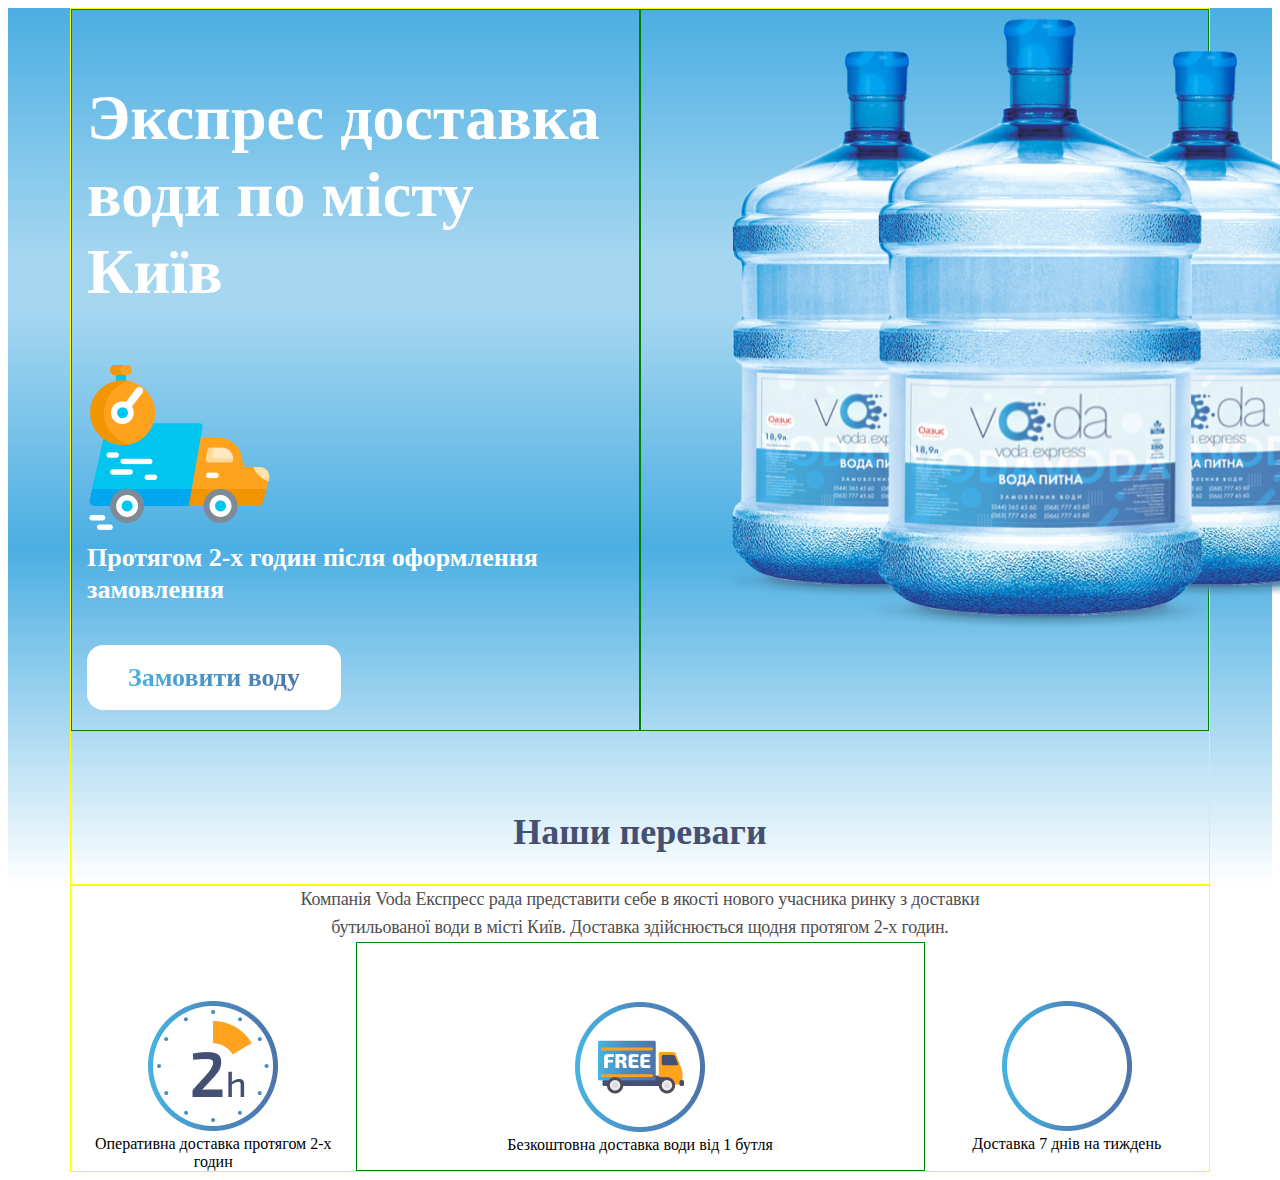
==== index.html @ af4c0a46 "Initial commit" ====
<!DOCTYPE html>
<html lang="uk-UA">
  <head>
    <meta charset="UTF-8" />
    <title>voda.express</title>
    <link rel="stylesheet" href="css/global.css" />
    <link rel="stylesheet" href="css/bootstrap-grid.min.css" />
    <script src="js/index.js"></script>
    <link
      rel="shortcut icon"
      href="./images/Фавикон VodaExpress 16_16.png"
      type="image/png"
    />
  </head>
  <body>
    <!--NAVIGATION-->

    <header></header>
    <!--Block-1-->

    <div id="block-1">
      <div class="container">
        <div class="row">
          <div class="col-lg-6">
            <div class="bl-1-h1">
              <h1>Экспрес доставка води по місту Київ</h1>
            </div>
            <div class="bl-1-p1">
              <img src="images/fast-delivery.png" alt="car" />
              <div class="bl-1-text">
                Протягом 2-х годин після оформлення замовлення
              </div>
            </div>
            <div class="bl-1-button"><a href="#">Замовити воду</a></div>
          </div>
          <div class="col-lg-6 bottle-block">
            <img src="images/bottles.png" />
          </div>
          <div class="col-lg-12 txt-center">
            <h2 class="our-benefits">Наши переваги</h2>
          </div>
        </div>
      </div>
    </div>
    <!--Block-2-->
    <div id="block-2">
      <div class="container">
        <div class="row">
          <div class="col-lg-8 offset-lg-2">
            <div class="bl-2-p">
              Компанія Voda Експресс рада представити себе в якості нового
              учасника ринку з доставки бутильованої води в місті Київ. Доставка
              здійснюється щодня протягом 2-х годин.
            </div>
          </div>
          <!--Block-2-part-2-->
          <div class="col-lg-3 mr-5">
            <div class="bl-2-item">
              <div><img src="images/2h.png" alt="2 hour" /></div>
              <div class="bl-2-text">
                Оперативна доставка протягом 2-х годин
              </div>
            </div>
          </div>
          <div class="col-lg-6">
            <div class="bl-2-item">
              <div><img src="images/free-delivery.png" alt="free-delivery" /></div>
              <div class="bl-2-text">
                Безкоштовна доставка води від 1 бутля
              </div>
            </div>
          </div>
          <div class="col-lg-3">
            <div class="bl-2-item">
              <div><img src="images/ring.png" alt="7/365" /></div>
              <div class="bl-2-text">
                Доставка 7 днів на тиждень
              </div>
            </div>
          </div>
        </div>
      </div>
    </div>
  </body>
</html>
---- css/global.css ----
.container {
  border: 1px solid yellow;
}
.col-lg-6 {
  border: 1px solid green;
}
#block-1 {
  background: linear-gradient(
    180deg,
    #4baee2 0%,
    rgba(75, 174, 226, 0.5) 28.12%,
    rgba(75, 174, 226, 0.5) 34.9%,
    #4baee2 61.46%,
    rgba(238, 241, 248, 0) 100%,
    rgba(238, 241, 248, 0) 100%
  );
}
.bl-1-h1 {
  margin-top: 69px;
}
.bl-1-h1 h1 {
  font-weight: bold;
  font-size: 64px;
  line-height: 77px;
  color: #ffffff;
}
.bl-1-p1 {
  margin-top: 39px;
}
.bl-1-text {
  font-weight: 600;
  font-size: 26px;
  line-height: 32px;
  color: #ffffff;
}
.bl-1-button {
  display: inline-block;
  margin: 39px 0 20px;
  padding: 17px 41px;
  background: #ffffff;
  border-radius: 16px;
}
.bl-1-button > a {
  font-size: 26px;
  line-height: 31px;
  font-size: 26px;
  line-height: 31px;
  font-weight: bold;
  text-decoration: none;
  /* Permalink - use to edit and share this gradient: https://colorzilla.com/gradient-editor/#49b2e3+0,4d74aa+100 */
  background: #49b2e3; /* Old browsers */
  background: -moz-linear-gradient(
    left,
    #49b2e3 0%,
    #4d74aa 100%
  ); /* FF3.6-15 */
  background: -webkit-linear-gradient(
    left,
    #49b2e3 0%,
    #4d74aa 100%
  ); /* Chrome10-25,Safari5.1-6 */
  background: linear-gradient(
    to right,
    #49b2e3 0%,
    #4d74aa 100%
  ); /* W3C, IE10+, FF16+, Chrome26+, Opera12+, Safari7+ */
  filter: progid:DXImageTransform.Microsoft.gradient( startColorstr='#49b2e3', endColorstr='#4d74aa',GradientType=1 ); /* IE6-9 */
  -webkit-background-clip: text;
  -webkit-text-fill-color: transparent;
}

.bottle-block {
  position: relative;
}
.bottle-block > img {
  position: absolute;
  overflow: visible;
}
.txt-center {
  text-align: center;
}

.our-benefits {
  font-weight: bold;
  font-size: 36px;
  line-height: 43px;
  text-align: center;
  margin-top: 80px;
  color: #445071;
}

/*Block-2*/

.bl-2-p {
  font-weight: 500;
  font-size: 18px;
  line-height: 155.5%;
  text-align: center;
  letter-spacing: -0.01em;
  color: #4F4F4F;
}

.bl-2-item {
    display: flex;
    justify-content: center;
    flex-direction: column;
    align-items: center;
    margin-top: 59px;
}
.bl-2-text {
    text-align: center;
}
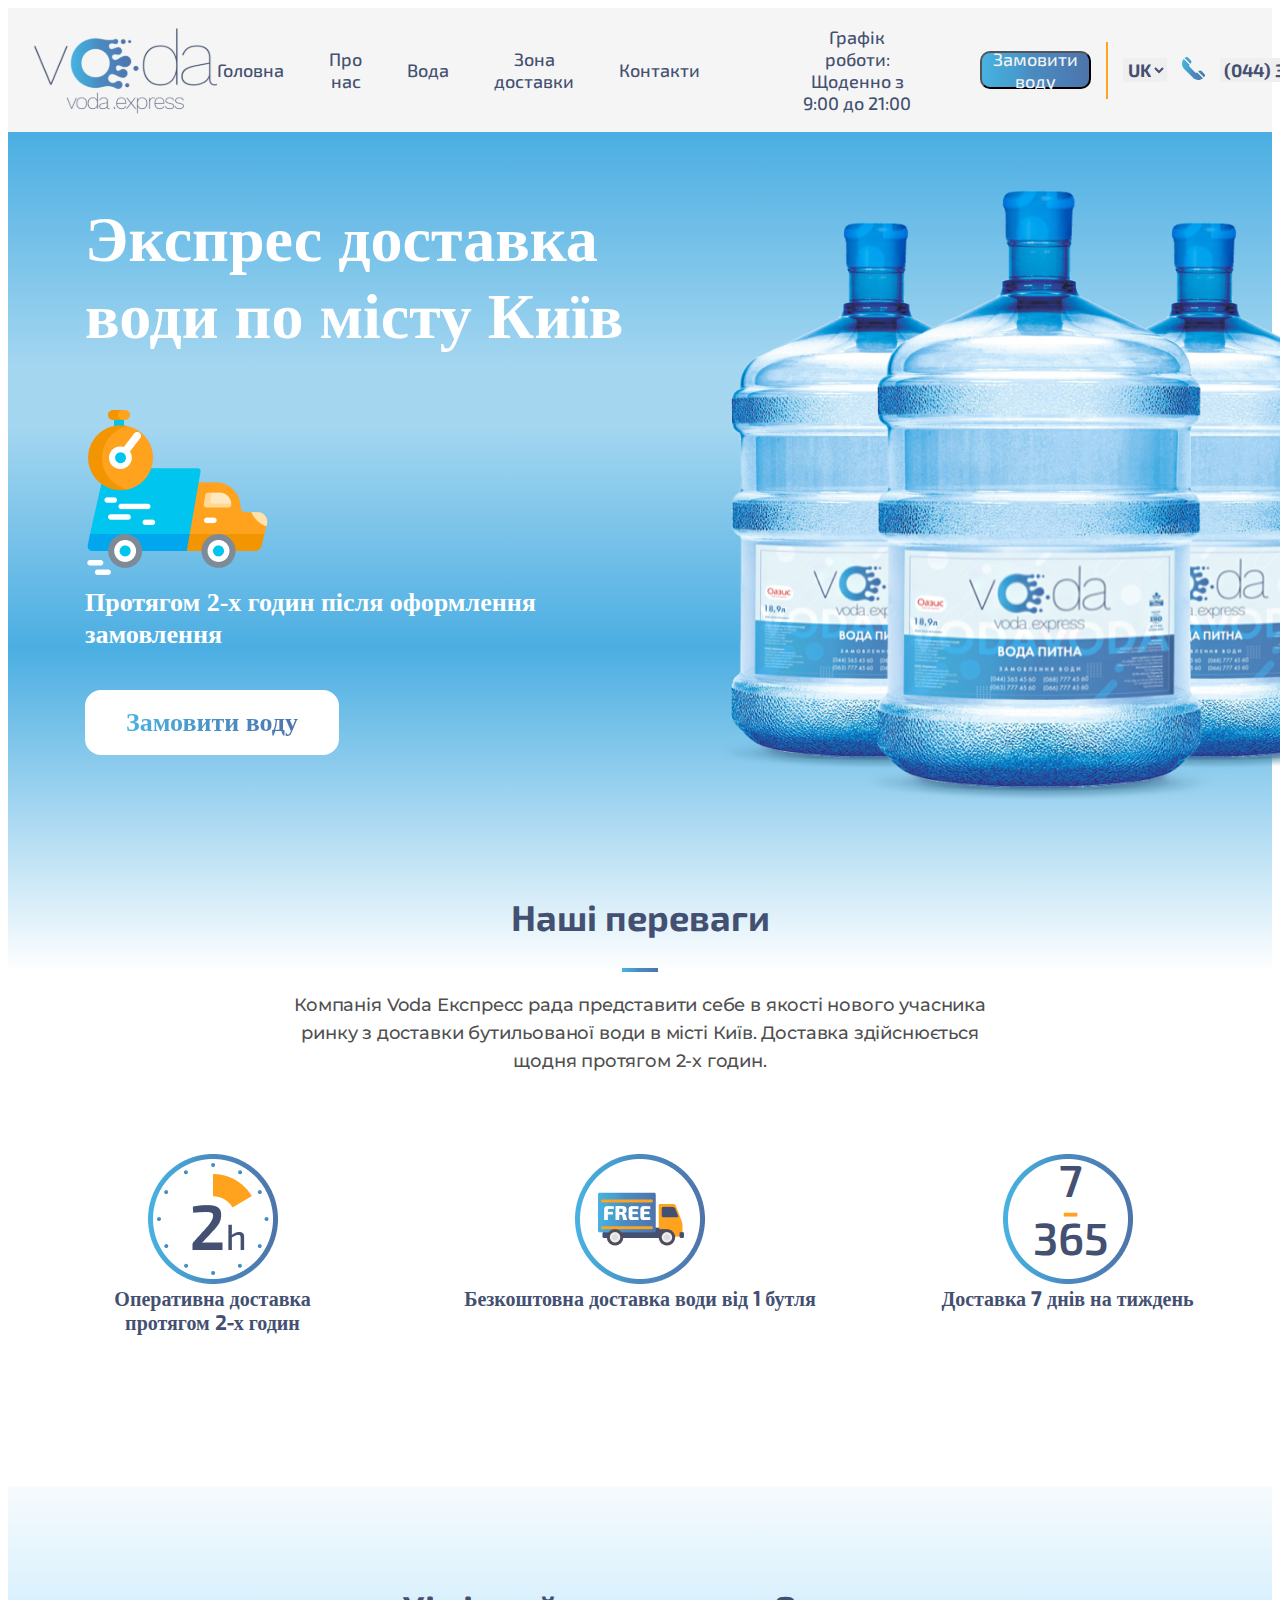
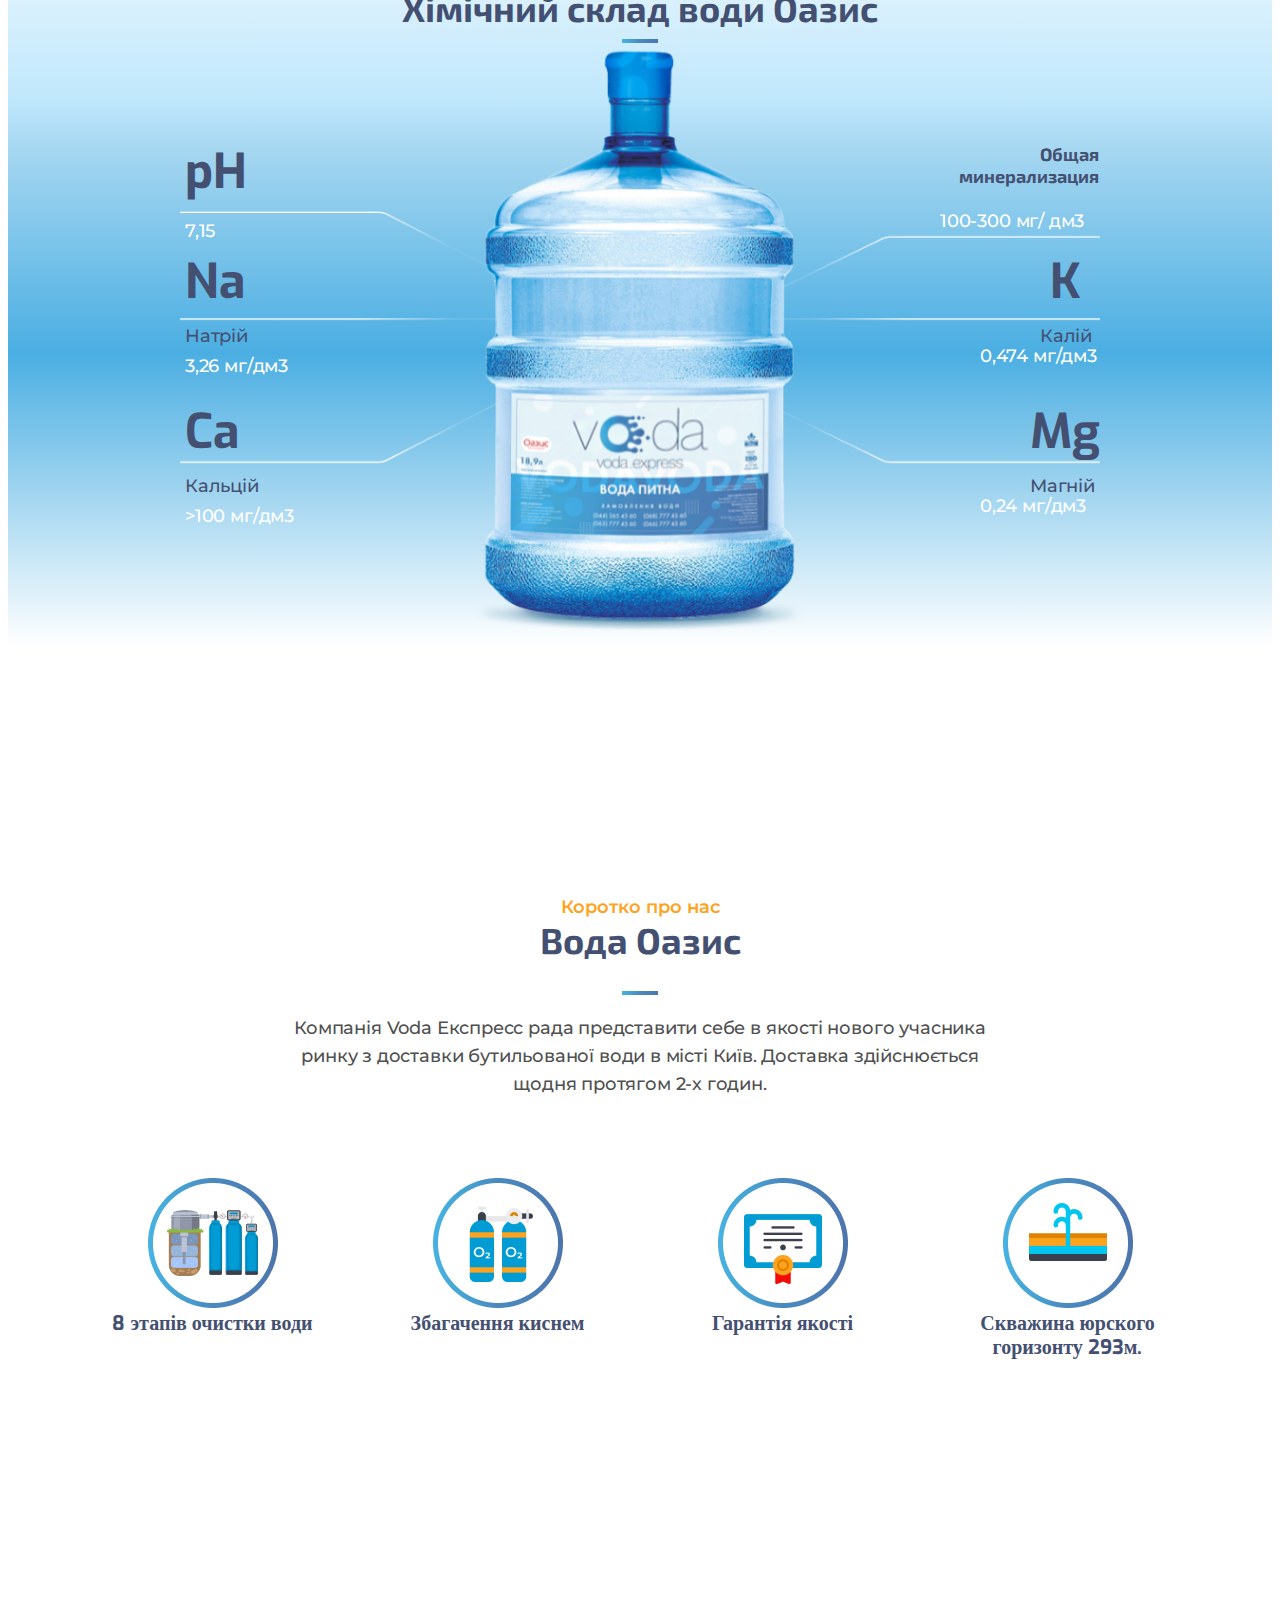
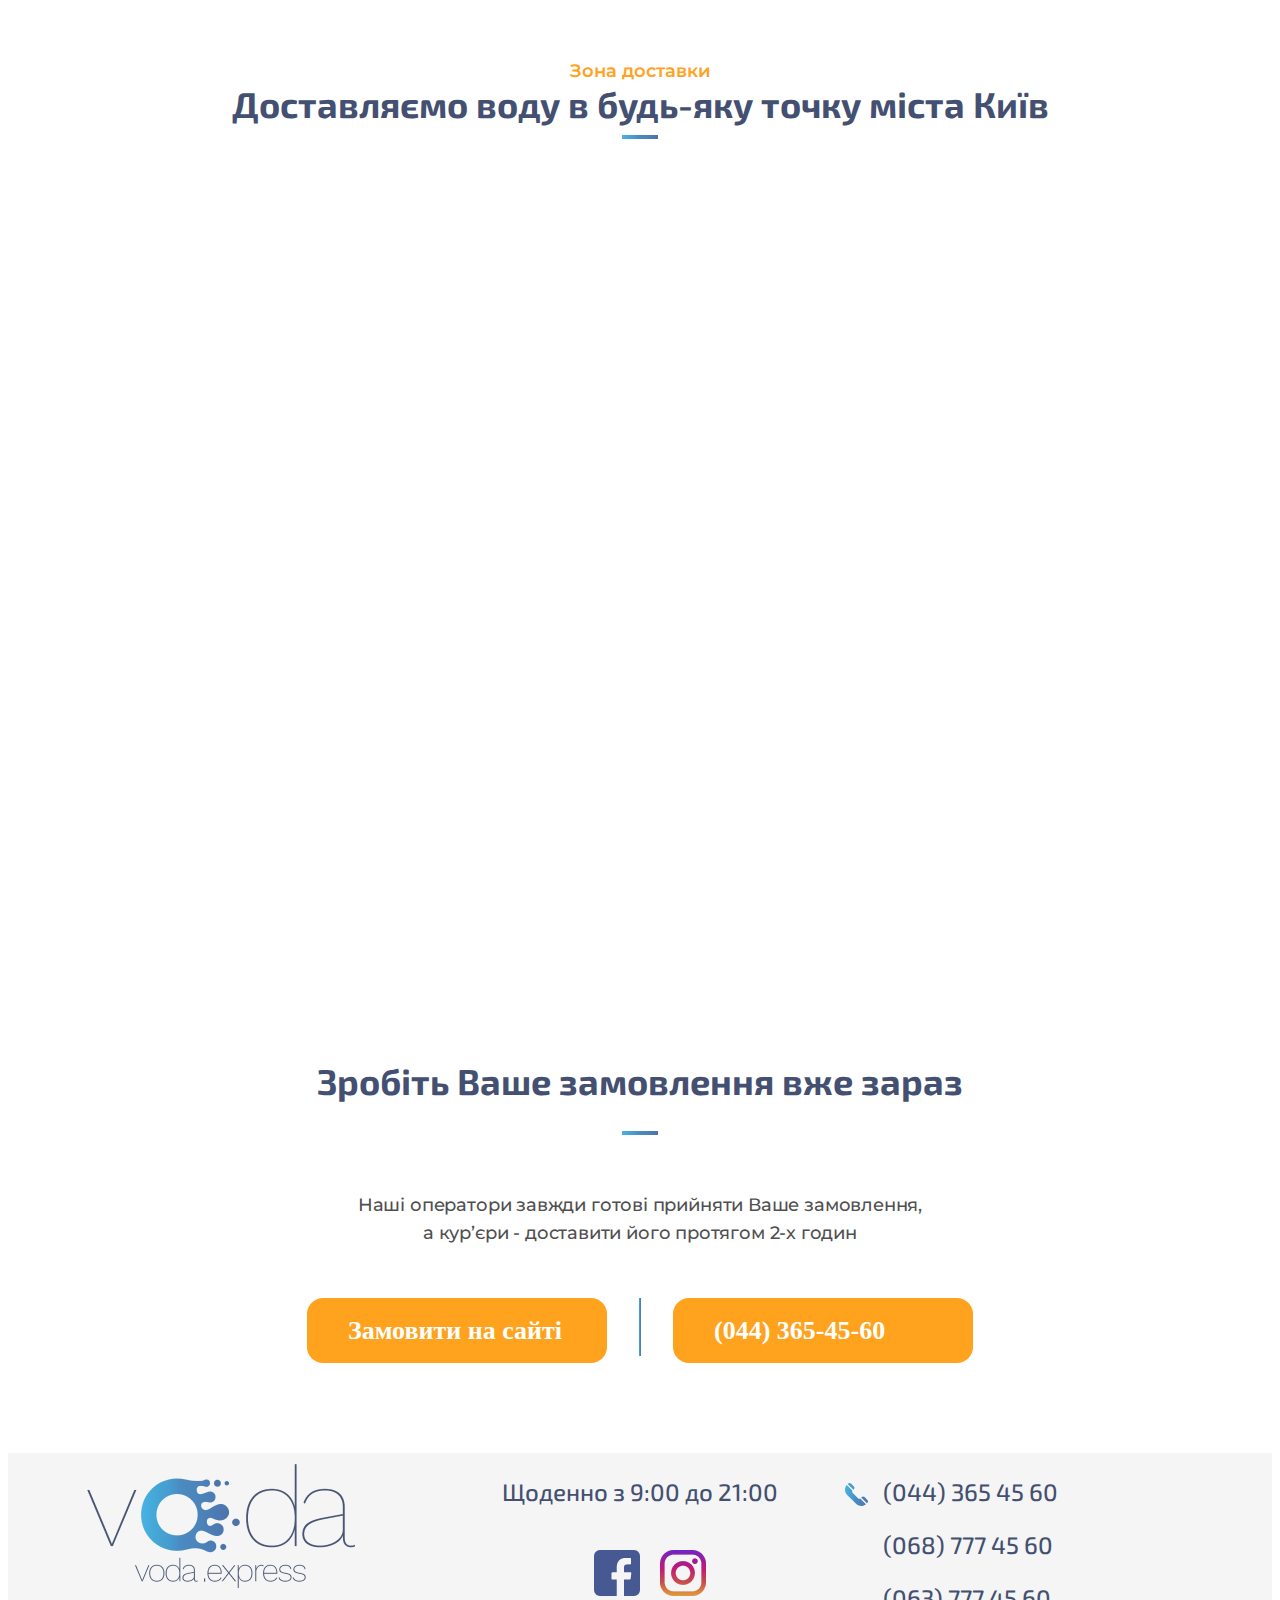
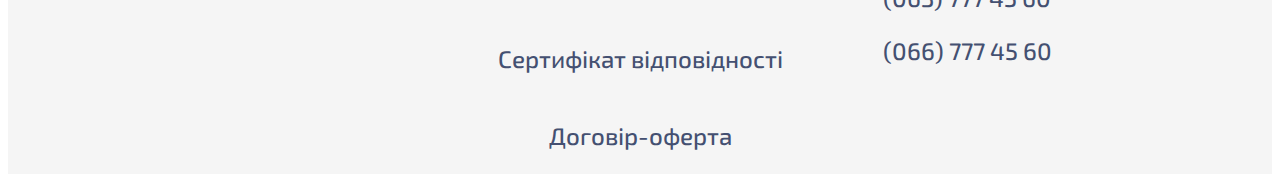
==== commit 4c0f9de7: "added main page for site voda" ====
--- a/index.html
+++ b/index.html
@@ -7,6 +7,10 @@
     <link rel="stylesheet" href="css/bootstrap-grid.min.css" />
     <script src="js/index.js"></script>
     <link
+      href="https://fonts.googleapis.com/css?family=Exo+2:400,500,600|Montserrat:400,500,600|amily=Cardo:400i|Exo:400,500|Open+Sans:700|Raleway:400,600,700&display=swap"
+      rel="stylesheet"
+    />
+    <link
       rel="shortcut icon"
       href="./images/Фавикон VodaExpress 16_16.png"
       type="image/png"
@@ -15,7 +19,46 @@
   <body>
     <!--NAVIGATION-->
 
-    <header></header>
+    <header>
+      <div class="main-nav">
+        <div class="logo-position">
+          <img src="images/navigation/Лого.svg" />
+        </div>
+        <div>
+          <div class="middle-nav">
+            <div class="middle-right-nav">
+              <p class="p-nawigation">Головна</p>
+              <p class="p-nawigation">Про нас</p>
+              <p class="p-nawigation">Вода</p>
+              <p class="p-nawigation">Зона доставки</p>
+              <p class="p-nawigation">Контакти</p>
+            </div>
+            <div class="middle-left-nav">
+              <p class="p-nawigation__grafik">
+                Графік роботи:<br />Щоденно з 9:00 до 21:00
+              </p>
+            </div>
+            <button class="blue-button">Замовити воду</button>
+          </div>
+        </div>
+        <div class="right-navigation">
+          <div class="orange-stripe"></div>
+          <select class="select-object">
+            <option>UK</option>
+            <option>RU</option>
+          </select>
+          <div class="phone-img">
+            <img src="images/navigation/telephone.svg" />
+          </div>
+          <select class="select-object">
+            <option>(044) 365-45-60</option>
+            <option>(068) 777 45 60</option>
+            <option>(063) 777 45 60</option>
+            <option>(066) 777 45 60</option>
+          </select>
+        </div>
+      </div>
+    </header>
     <!--Block-1-->
 
     <div id="block-1">
@@ -37,13 +80,16 @@
             <img src="images/bottles.png" />
           </div>
           <div class="col-lg-12 txt-center">
-            <h2 class="our-benefits">Наши переваги</h2>
+            <h2 class="our-benefits">Нашi переваги</h2>
+            <div class="stripe-position">
+              <div class="horizontal-stripe"></div>
+            </div>
           </div>
         </div>
       </div>
     </div>
     <!--Block-2-->
-    <div id="block-2">
+    <div id="block-2" class="b2-margin">
       <div class="container">
         <div class="row">
           <div class="col-lg-8 offset-lg-2">
@@ -54,7 +100,7 @@
             </div>
           </div>
           <!--Block-2-part-2-->
-          <div class="col-lg-3 mr-5">
+          <div class="col-lg-3">
             <div class="bl-2-item">
               <div><img src="images/2h.png" alt="2 hour" /></div>
               <div class="bl-2-text">
@@ -64,7 +110,9 @@
           </div>
           <div class="col-lg-6">
             <div class="bl-2-item">
-              <div><img src="images/free-delivery.png" alt="free-delivery" /></div>
+              <div>
+                <img src="images/free-delivery.png" alt="free-delivery" />
+              </div>
               <div class="bl-2-text">
                 Безкоштовна доставка води від 1 бутля
               </div>
@@ -72,7 +120,9 @@
           </div>
           <div class="col-lg-3">
             <div class="bl-2-item">
-              <div><img src="images/ring.png" alt="7/365" /></div>
+              <div class="ring"><img src="images/ring.png" alt="7/365" />
+                <div class="ring_number"><div>7</div><div class="hyphen">-</div> <div>365</div></div>
+              </div>
               <div class="bl-2-text">
                 Доставка 7 днів на тиждень
               </div>
@@ -81,5 +131,255 @@
         </div>
       </div>
     </div>
+    <!--Block-3-->
+
+    <div id="block-3">
+      <div class="container">
+        <div class="row">
+          <div class="col-lg-12 txt-center">
+            <h2 class="b31-title">Хімічний склад води Оазис</h2>
+            <div class="stripe-position">
+              <div class="horizontal-stripe"></div>
+            </div>
+          </div>
+        </div>
+        <div class="row justify-content-center">
+          <div class="col-lg-10">
+            <div class="bottle-direction">
+              <img src="images/bottle.png" class="bottle-parameters" />
+              <!-- Right elements -->
+               <div class="pH-position"><span class="elements">pH</span></div>
+              <div class="first_number__left">
+                <span class="e-numbers">7,15</span>
+              </div>
+              <div class="Na-position"><span class="elements">Na</span></div>
+              <div class="ua_el_Na"><span class="ua_el">Натрій</span></div>
+              <div class="second_number__left">
+                <span class="e-numbers">3,26 мг/дм3</span>
+              </div>
+              <div class="Ca-position"><span class="elements">Ca</span></div>
+              <div class="ua_el_Ca"><span class="ua_el">Кальцій</span></div>
+              <div class="third_number__left">
+                <span class="e-numbers">>100 мг/дм3</span>
+              </div>
+              <!-- Right elements -->
+              <div class="miniral-position"><span>Общая</br>
+                  минерализация</span></div>
+              <div class="first_number__right">
+                  <span class="e-numbers">100-300 мг/ дм3</span>
+                </div>
+              <div class="K-position"><span class="elements">K</span></div>
+              <div class="ua_el_K"><span class="ua_el">Калій</span></div>
+              <div class="second_number__right">
+                  <span class="e-numbers">0,474 мг/дм3</span>
+                </div>
+              <div class="Mg-position"><span class="elements">Mg</span></div>
+              <div class="ua_el_Mg"><span class="ua_el">Магній</span></div>
+              <div class="third_number__right">
+                  <span class="e-numbers">0,24 мг/дм3
+                  </span>
+            </div>
+           
+          </div>
+        </div>
+      </div>
+    </div>
+  </div>
+    <!--Block-4-->
+    <div id="block-4" class="b4-margin">
+      <div class="container">
+        <div class="row">
+          <div class="col-lg-12 txt-center">
+            <h5 class="orange-text">Коротко про нас</h5>
+            <h2 class="b4-title">Вода Оазис</h2>
+            <div class="stripe-position">
+              <div class="horizontal-stripe"></div>
+            </div>
+          </div>
+        </div>
+        <div class="row">
+          <div class="col-lg-8 offset-lg-2">
+            <div class="bl-2-p">
+              Компанія Voda Експресс рада представити себе в якості нового
+              учасника ринку з доставки бутильованої води в місті Київ. Доставка
+              здійснюється щодня протягом 2-х годин.
+            </div>
+          </div>
+          <!--Block-4-part-2-->
+          <div class="col-lg-3">
+            <div class="bl-2-item">
+              <div>
+                <img
+                  src="images/block4/8steps.png"
+                  alt="8 steps to clean the water"
+                />
+              </div>
+              <div class="bl-2-text">
+                8 этапів очистки води
+              </div>
+            </div>
+          </div>
+          <div class="col-lg-3">
+            <div class="bl-2-item">
+              <div>
+                <img src="images/block4/kusen.png" alt="kusen" />
+              </div>
+              <div class="bl-2-text">
+                Збагачення киснем
+              </div>
+            </div>
+          </div>
+          <div class="col-lg-3">
+            <div class="bl-2-item">
+              <div><img src="images/block4/garantia.png" alt="quality" /></div>
+              <div class="bl-2-text">
+                Гарантія якості
+              </div>
+            </div>
+          </div>
+          <div class="col-lg-3">
+            <div class="bl-2-item">
+              <div><img src="images/block4/skwazina.png" alt="skwazina" /></div>
+              <div class="bl-2-text">
+                Скважина юрского горизонту 293м.
+              </div>
+            </div>
+          </div>
+        </div>
+      </div>
+    </div>
+
+      
+      <!--Block 5-->
+
+      <!--Delivery-->
+      <div class="container">
+        <div class="row">
+          <div class="col-lg-12 txt-center">
+            <h5 class="orange-text">Зона доставки</h5>
+            <h2 class="b3-title">Доставляємо воду в будь-яку точку міста Київ</h2>
+            <div class="stripe-position">
+              <div class="horizontal-stripe"></div>
+            </div>
+          </div>
+        </div>
+      </div>
+
+      <!--Delivery-->
+      
+          <div class="karta">
+            <iframe
+              src="https://www.google.com/maps/embed?pb=!1m18!1m12!1m3!1d162757.72582760116!2d30.392608836420333!3d50.40217023835161!2m3!1f0!2f0!3f0!3m2!1i1024!2i768!4f13.1!3m3!1m2!1s0x40d4cf4ee15a4505%3A0x764931d2170146fe!2sKyiv%2C%2002000!5e0!3m2!1sen!2sua!4v1580397936247!5m2!1sen!2sua"
+              width="100%"
+              height="556px"
+              frameborder="0"
+              style="border:0;"
+              allowfullscreen=""
+            ></iframe>
+          </div>
+        
+  
+      <!--Block-4-->
+      <div id="block-5">
+        <div class="container">
+          <div class="row">
+            <div class="col-lg-12 txt-center">
+              <h2 class="our-benefits">Зробіть Ваше замовлення вже зараз</h2>
+              <div class="stripe-position">
+                <div class="horizontal-stripe"></div>
+              </div>
+            </div>
+
+
+
+ <div class="col-lg-8 offset-lg-2">
+              <div class="col-lg-10 offset-lg-1">
+                <div class="bl-2-p">
+                  <p class="pmt">
+                    Наші оператори завжди готові прийняти Ваше замовлення, а кур’єри
+                    - доставити його протягом 2-х годин
+                  </p>
+                </div>
+              </div>
+ </div>
+
+
+
+
+          </div>
+        </div>
+      </div>
+      <!--Block-4-buttons-->
+      <div class="container">
+        <div class="row">
+          <div
+            class="col-lg-8 offset-lg-2"
+            style="display: flex;
+            justify-content: space-evenly; margin-top:30px;"
+          >
+            <div style="
+            width: 300px;
+        ">
+              <div class="bl-4-button">
+                <a href="#">Замовити на сайті</a>
+              </div>
+
+            </div>
+            <!-- <div class="stripe-position"> -->
+            <div class="vertical-stripe"></div>
+            <!-- </div> -->
+            <div style="
+            width: 300px;
+        ">
+              <div class="bl-4-button">
+                <a href="#">(044) 365-45-60</a>
+              </div>
+            </div>
+          </div>
+        </div>
+      </div>
+      <!--Footer-->
+      <div id="footer" class="footer-color">
+        <div class="container">
+          <div class="row justify-space-around">
+            <!--1-Footer-->
+            <div class="col-lg-4">
+              <img src="images/footer/Лого.png" />
+            </div>
+            <!--2-Footer-->
+            <div class="col-lg-4 align-content-center pr-0 pl-0">
+              <div class="midle-block d-flex justify-content-center"><p class="footer-text">Щоденно з 9:00 до 21:00</p></div>
+              <div class="media d-flex justify-content-center">
+                <div class="media-padding"><img src="images/footer/facebook.png" /></div>
+                <div><img src="images/footer/Instagram.png" /></div>
+              </div>
+              <div class="midle-block d-flex justify-content-center">
+                <p class="footer-text">Сертифікат відповідності</p>
+              </div>
+              <div class="midle-block d-flex justify-content-center">
+                <p class="footer-text">Договір-оферта</p>
+              </div>
+            </div>
+            
+            <!--3-Footer-->
+            <div class="col-lg-4 d-flex">
+              <div class="phone-img2">
+                <img src="images/navigation/telephone.svg" />
+              </div>
+              <div class="footer-text">
+                <p>(044) 365 45 60</p>
+                <p>(068) 777 45 60</p>
+                <p>(063) 777 45 60</p>
+                <p>(066) 777 45 60</p>
+              </div>
+            </div>
+          </div>
+          </div>
+        </div>
+      </div>
+    </div>
+    <!---->
+
+    <!--End-Block-->
   </body>
 </html>
--- a/css/global.css
+++ b/css/global.css
@@ -1,8 +1,14 @@
+*,
+*:before,
+*:after {
+  box-sizing: border-box;
+}
+
 .container {
-  border: 1px solid yellow;
+  /* border: 1px solid yellow; */
 }
 .col-lg-6 {
-  border: 1px solid green;
+  /* border: 1px solid green; */
 }
 #block-1 {
   background: linear-gradient(
@@ -15,6 +21,189 @@
     rgba(238, 241, 248, 0) 100%
   );
 }
+/*--Navigation--*/
+.main-nav {
+  display: flex;
+  justify-content: space-between;
+  align-items: center;
+  background-color: whitesmoke;
+}
+.logo-position {
+  margin-left: 25px;
+}
+
+.middle-nav {
+  display: flex;
+  justify-content: flex-start;
+  align-items: center;
+}
+.middle-right-nav {
+  display: flex;
+  justify-content: space-between;
+  align-items: center;
+}
+
+.p-nawigation {
+  margin-right: 45px;
+  font-family: "Exo 2";
+  font-style: normal;
+  font-weight: 500;
+  font-size: 18px;
+  line-height: 22px;
+  text-align: center;
+  color: #445071;
+}
+.p-nawigation__grafik {
+  margin-right: 45px;
+  font-family: "Exo 2";
+  font-style: normal;
+  font-weight: 500;
+  font-size: 18px;
+  line-height: 22px;
+  text-align: center;
+  color: #445071;
+}
+
+.p-nawigation:hover:after {
+  content: "";
+  width: 100%;
+  height: 4px;
+  justify-content: center;
+  align-items: center;
+  align-content: center;
+  background: linear-gradient(
+    90deg,
+    #49b2e3 0%,
+    #45a7d5 17%,
+    #479bce 33%,
+    #4990c4 41%,
+    #4a89be 50%,
+    #4b84ba 67%,
+    #4c7cb3 83%,
+    #4d74aa 100%
+  );
+  display: flex;
+  justify-content: center;
+  align-items: center;
+  align-content: center;
+  transition: all 0.5s linear;
+  cursor: pointer;
+}
+
+.blue-button {
+  margin-right: 15px;
+  width: 156px;
+  height: 38px;
+  background: linear-gradient(
+    90deg,
+    #49b2e3 0%,
+    #45a7d5 17%,
+    #479bce 33%,
+    #4990c4 41%,
+    #4a89be 50%,
+    #4b84ba 67%,
+    #4c7cb3 83%,
+    #4d74aa 100%
+  );
+  border-radius: 10px;
+  font-family: "Exo 2";
+  font-style: normal;
+  font-weight: 500;
+  font-size: 18px;
+  line-height: 22px;
+  display: flex;
+  align-items: center;
+  text-align: center;
+  color: #f2f2f2;
+}
+
+.middle-left-nav {
+  display: flex;
+  flex-direction: column;
+  justify-content: center;
+  align-items: center;
+  align-content: center;
+  margin-right: 15px;
+  margin-left: 50px;
+}
+
+.right-navigation {
+  display: flex;
+  align-items: center;
+  text-align: center;
+  justify-content: center;
+}
+.orange-stripe {
+  width: 2px;
+  height: 57px;
+  background: #ffa21d;
+  margin-right: 15px;
+}
+
+.phone-img {
+  margin-right: 15px;
+}
+
+.select-object {
+  margin-right: 15px;
+  font-family: "Exo 2";
+  font-style: normal;
+  font-weight: bold;
+  font-size: 18px;
+  line-height: 22px;
+  text-align: center;
+  color: #445071;
+  border: none;
+}
+
+/*--Common things--*/
+
+.horizontal-stripe {
+  width: 36px;
+  height: 4px;
+  justify-content: center;
+  align-items: center;
+  align-content: center;
+  background: linear-gradient(
+    90deg,
+    #49b2e3 0%,
+    #45a7d5 17%,
+    #479bce 33%,
+    #4990c4 41%,
+    #4a89be 50%,
+    #4b84ba 67%,
+    #4c7cb3 83%,
+    #4d74aa 100%
+  );
+}
+
+.orange-text {
+  font-family: Montserrat;
+  font-style: normal;
+  font-weight: 600;
+  font-size: 18px;
+  line-height: 22px;
+  text-align: center;
+  color: #ffa21d;
+  margin-bottom: 0px;
+  margin-top: 150px;
+}
+
+.text-description {
+  font-size: 20px;
+  line-height: 24px;
+  font-family: "exo";
+  font-weight: 700;
+  color: #445071;
+    
+}
+/*--Block-2--*/
+.b2-margin {
+  margin-bottom: 150px;
+}
+
+
+/*--Block-3--*/
 .bl-1-h1 {
   margin-top: 69px;
 }
@@ -53,17 +242,17 @@
     left,
     #49b2e3 0%,
     #4d74aa 100%
-  ); /* FF3.6-15 */
+  ); 
   background: -webkit-linear-gradient(
     left,
     #49b2e3 0%,
     #4d74aa 100%
-  ); /* Chrome10-25,Safari5.1-6 */
+  ); 
   background: linear-gradient(
     to right,
     #49b2e3 0%,
     #4d74aa 100%
-  ); /* W3C, IE10+, FF16+, Chrome26+, Opera12+, Safari7+ */
+  ); 
   filter: progid:DXImageTransform.Microsoft.gradient( startColorstr='#49b2e3', endColorstr='#4d74aa',GradientType=1 ); /* IE6-9 */
   -webkit-background-clip: text;
   -webkit-text-fill-color: transparent;
@@ -75,6 +264,7 @@
 .bottle-block > img {
   position: absolute;
   overflow: visible;
+  margin-top: 50px;
 }
 .txt-center {
   text-align: center;
@@ -85,28 +275,317 @@
   font-size: 36px;
   line-height: 43px;
   text-align: center;
+  margin-top: 120px;
+  color: #445071;
+  font-family: "Exo 2";
+}
+
+/*Block-2*/
+
+.bl-2-p {
+  font-weight: 500;
+  font-size: 18px;
+  line-height: 155.5%;
+  text-align: center;
+  letter-spacing: -0.01em;
+  color: #4f4f4f;
+  font-family: "Montserrat";
+  margin-top: 20px;
+  margin-bottom: 20px;
+}
+
+.bl-2-item {
+  display: flex;
+  justify-content: center;
+  flex-direction: column;
+  align-items: center;
+  margin-top: 59px;
+}
+.bl-2-text {
+  text-align: center;
+  font-size: 20px;
+  line-height: 24px;
+  font-family: "exo";
+  font-weight: 700;
+  color: #445071;
+}
+.ring {
+  position: relative;
+}
+.ring_number {
+  position: absolute;
+  top: 10px;
+  left: 30px;
+  width: 76px;
+  height: 88px;
+  display: flex;
+  flex-direction: column;
+  justify-content: space-around;
+  text-align: center;
+  font-family: "Exo 2";
+  font-style: normal;
+  font-weight: 600;
+  font-size: 45px;
+  line-height: 20%;
+  color: #445071;
+}
+.hyphen {
+  color: #ffa21d;
+}
+/*--Block-3--*/
+#block-3 {
+  background: linear-gradient(
+    180deg,
+    #f7fbfd 0%,
+    rgba(130, 208, 250, 0.5) 28.12%,
+    rgba(75, 174, 226, 0.5) 34.9%,
+    #4baee2 61.46%,
+    rgba(238, 241, 248, 0) 100%,
+    rgba(238, 241, 248, 0) 100%
+  );
+}
+
+.bottle-direction {
+  justify-content: center;
+  align-items: center;
+  align-content: center;
+  position: relative;
+}
+.bottle-parameters {
+  width: 100%;
+}
+.elements {
+  width: 90px;
+  height: 58px;
+  font-family: "exo";
+  font-style: normal;
+  font-weight: 700;
+  font-size: 48px;
+  line-height: 58px;
+  color: #445071;
+}
+.e-numbers {
+  width: 45px;
+  height: 28px;
+  font-family: "Montserrat";
+  font-style: normal;
+  font-weight: 500;
+  font-size: 18px;
+  line-height: 155.5%;
+  letter-spacing: -0.01em;
+  color: #ffffff;
+}
+/* Left elements */
+.pH-position {
+  position: absolute;
+  left: 5px;
+  top: 100px;
+}
+.Na-position {
+  position: absolute;
+  left: 5px;
+  top: 210px;
+}
+.Ca-position {
+  position: absolute;
+  left: 5px;
+  top: 360px;
+}
+
+.first_number__left {
+  position: absolute;
+  left: 5px;
+  top: 175px;
+}
+.second_number__left {
+  position: absolute;
+  left: 5px;
+  top: 310px;
+}
+.third_number__left {
+  position: absolute;
+  left: 5px;
+  top: 460px;
+}
+/* Right elements */
+.miniral-position {
+  position: absolute;
+  left: 700px;
+  top: 100px;
+  width: 219px;
+  height: 44px;
+  font-family: "Exo 2";
+  font-style: normal;
+  font-weight: bold;
+  font-size: 18px;
+  line-height: 22px;
+  text-align: right;
+  color: #445071;
+}
+.K-position {
+  position: absolute;
+  left: 870px;
+  top: 210px;
+}
+.Mg-position {
+  position: absolute;
+  left: 850px;
+  top: 360px;
+}
+.first_number__right {
+  position: absolute;
+  left: 760px;
+  top: 165px;
+}
+.second_number__right {
+  position: absolute;
+  left: 800px;
+  top: 300px;
+}
+.third_number__right {
+  position: absolute;
+  left: 800px;
+  top: 450px;
+}
+
+/* Ua elements */
+.ua_el {
+  width: 103px;
+  height: 28px;
+  font-family: "Montserrat";
+  font-style: normal;
+  font-weight: 500;
+  font-size: 18px;
+  line-height: 155.5%;
+  letter-spacing: -0.01em;
+  color: #445071;
+}
+.ua_el_Na {
+  position: absolute;
+  left: 5px;
+  top: 280px;
+}
+.ua_el_Ca {
+  position: absolute;
+  left: 5px;
+  top: 430px;
+}
+.ua_el_K {
+  position: absolute;
+  left: 860px;
+  top: 280px;
+}
+.ua_el_Mg {
+  position: absolute;
+  left: 850px;
+  top: 430px;
+}
+.b31-title {
+  font-weight: bold;
+  font-size: 36px;
+  text-align: center;
+  color: #445071;
+  font-family: "Exo 2";
+  margin-top: 100px;
+  margin-bottom: 10px;
+}
+.b3-title {
+  font-weight: bold;
+  font-size: 36px;
+  text-align: center;
+  color: #445071;
+  font-family: "Exo 2";
+  margin-top: 0px;
+  margin-bottom: 10px;
+}
+
+
+/*--Block-4--*/
+.b4-margin {
+  margin-top: 100px;
+  margin-bottom: 150px;
+}
+.pmt {
+  margin-top: 57px;
+}
+.karta {
   margin-top: 80px;
-  color: #445071;
-}
-
-/*Block-2*/
-
-.bl-2-p {
-  font-weight: 500;
-  font-size: 18px;
-  line-height: 155.5%;
-  text-align: center;
-  letter-spacing: -0.01em;
-  color: #4F4F4F;
-}
-
-.bl-2-item {
-    display: flex;
-    justify-content: center;
-    flex-direction: column;
-    align-items: center;
-    margin-top: 59px;
-}
-.bl-2-text {
-    text-align: center;
-}
+  margin-bottom: 160px;
+}
+.b4-title {
+  font-weight: bold;
+  font-size: 36px;
+  text-align: center;
+  color: #445071;
+  font-family: "Exo 2";
+  margin-top: 0px;
+}
+.bl-4-button {
+  padding: 17px 41px;
+  background: #ffa21d;
+  border-radius: 16px;
+  color: white;
+}
+.bl-4-button > a {
+  font-size: 26px;
+  line-height: 31px;
+  font-size: 26px;
+  line-height: 31px;
+  font-weight: bold;
+  text-decoration: none;
+  color: white;
+}
+.stripe-position {
+  display: flex;
+  justify-content: center;
+  align-items: center;
+}
+.vertical-stripe {
+  width: 2px;
+  height: 58px;
+  display: flex;
+  justify-content: center;
+  align-items: center;
+
+  background: linear-gradient(
+    90deg,
+    #49b2e3 0%,
+    #45a7d5 17%,
+    #479bce 33%,
+    #4990c4 41%,
+    #4a89be 50%,
+    #4b84ba 67%,
+    #4c7cb3 83%,
+    #4d74aa 100%
+  );
+}
+
+.midle-block {
+  align-items: center;
+  text-align: center;
+}
+
+/*--Footer--*/
+.footer-color {
+  background-color: whitesmoke;
+  margin-top: 90px;
+}
+.media {
+  align-items: center;
+}
+.media-padding {
+  padding: 20px;
+}
+
+.phone-img2 {
+  margin-right: 15px;
+  margin-top: 30px;
+}
+.footer-text {
+  font-family: "Exo 2";
+  font-style: normal;
+  font-weight: 500;
+  font-size: 24px;
+  line-height: 29px;
+  color: #445071;
+}
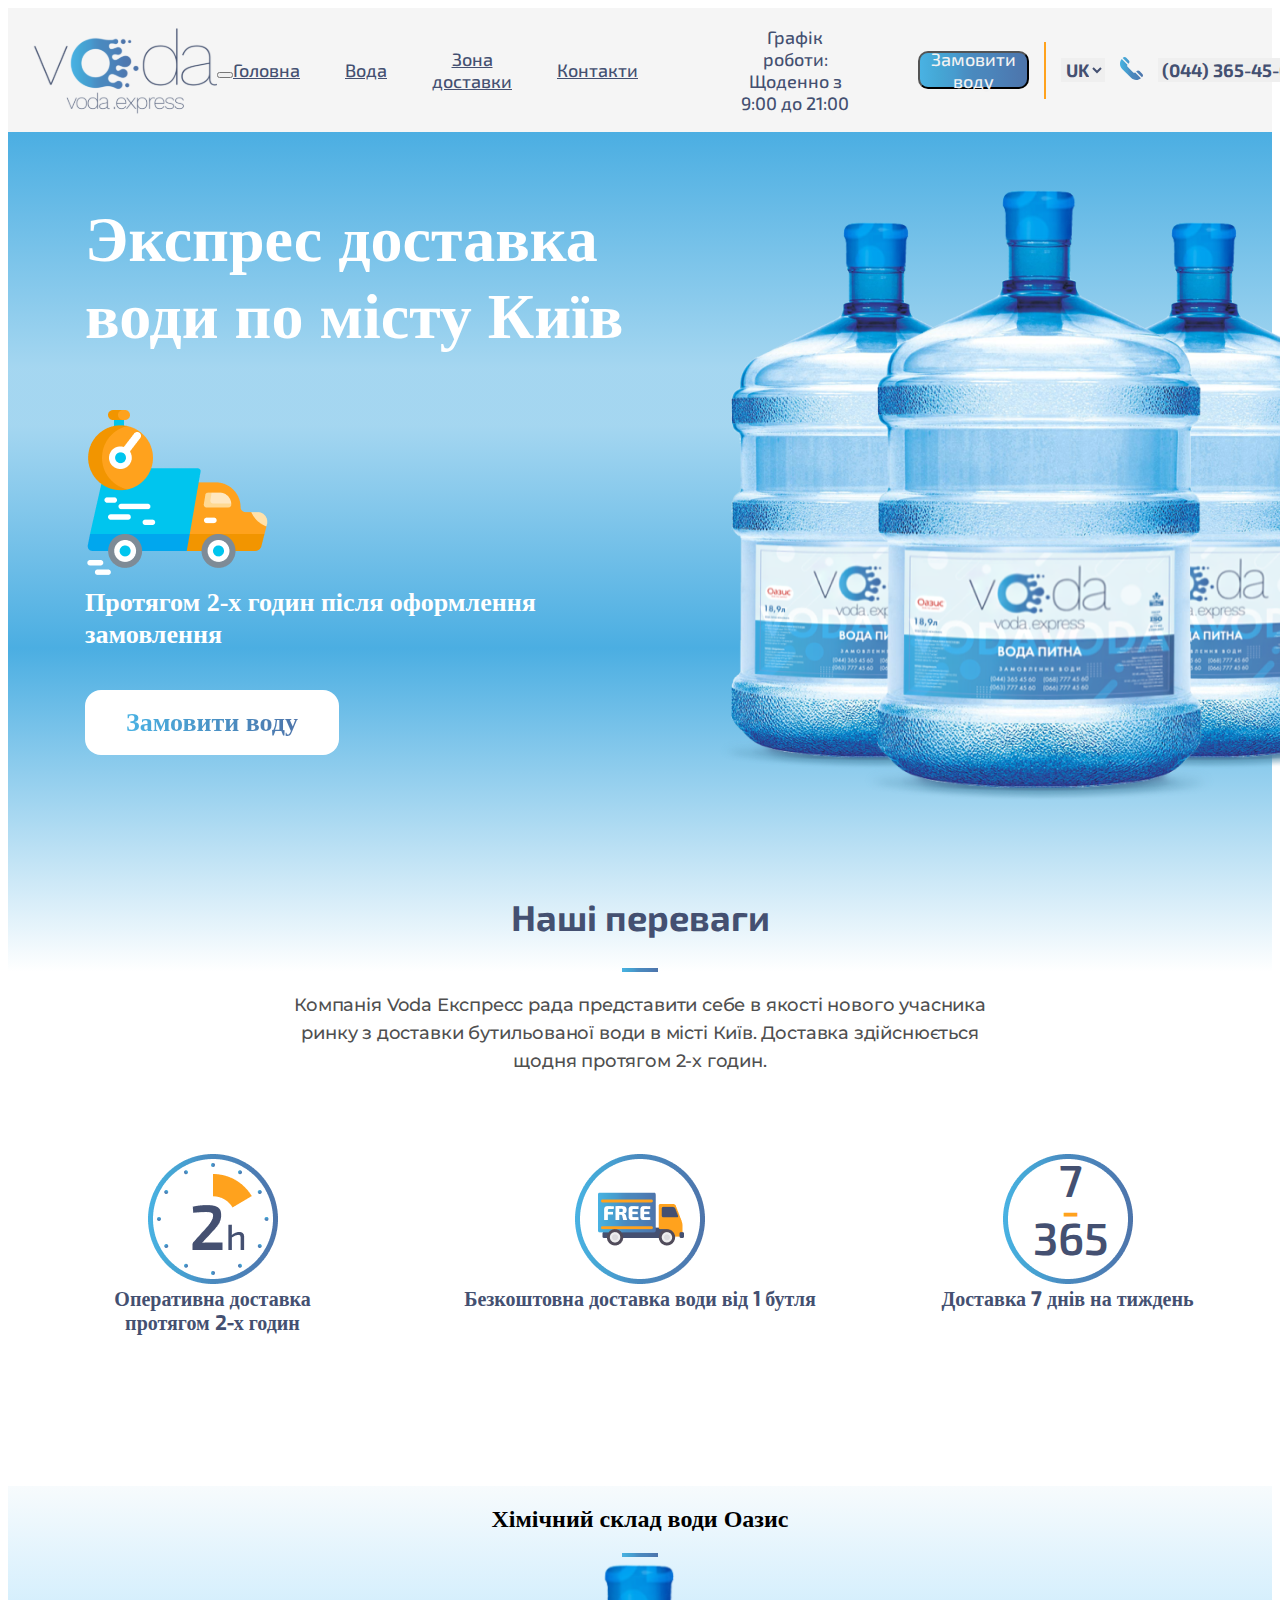
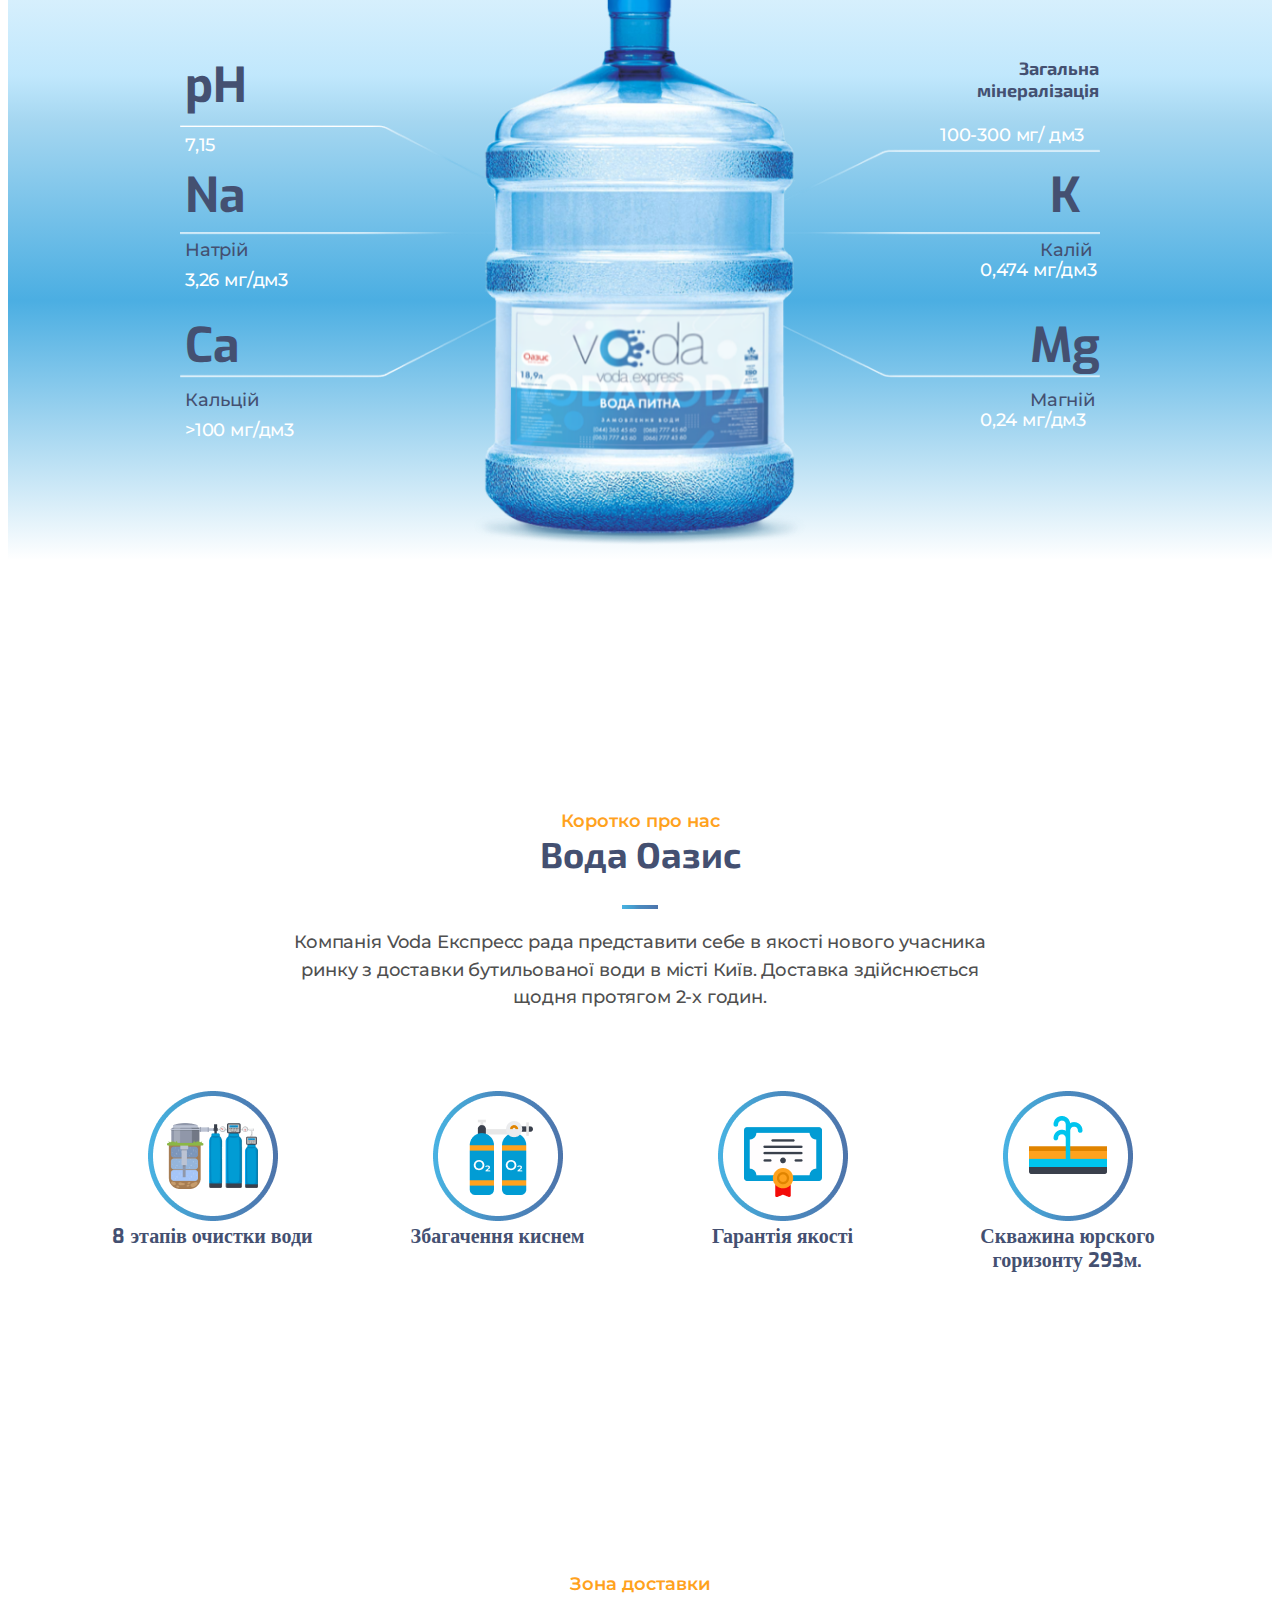
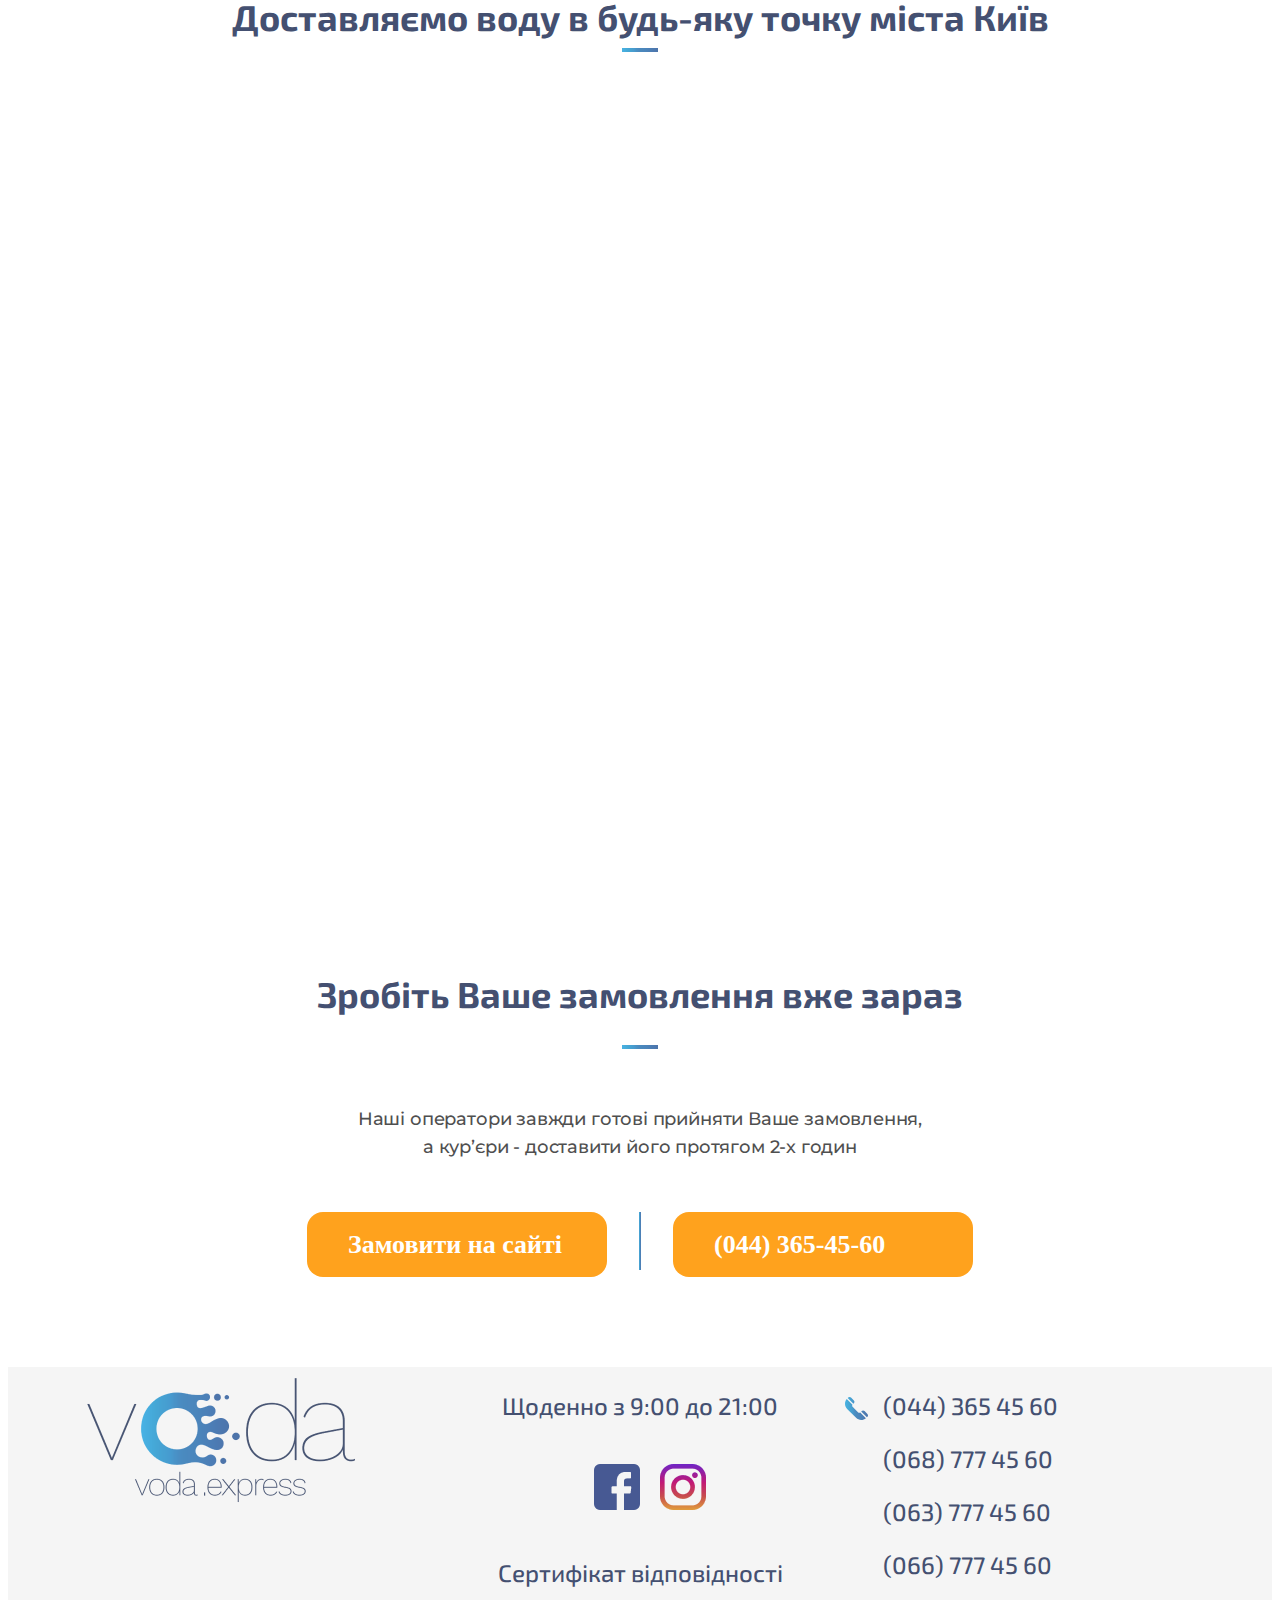
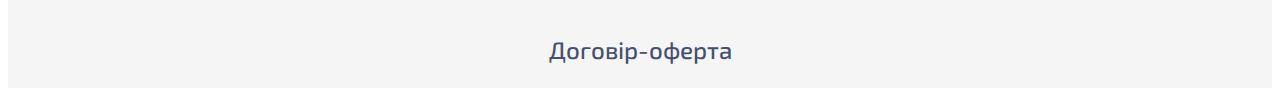
==== commit 3bc6a30e: "update-structure" ====
--- a/index.html
+++ b/index.html
@@ -2,17 +2,18 @@
 <html lang="uk-UA">
   <head>
     <meta charset="UTF-8" />
+    <meta name="viewport" content="width=device-width, initial-scale=1.0">
+    <meta name="description" content="Оперативна доставка води в бутлях">
     <title>voda.express</title>
     <link rel="stylesheet" href="css/global.css" />
     <link rel="stylesheet" href="css/bootstrap-grid.min.css" />
-    <script src="js/index.js"></script>
     <link
       href="https://fonts.googleapis.com/css?family=Exo+2:400,500,600|Montserrat:400,500,600|amily=Cardo:400i|Exo:400,500|Open+Sans:700|Raleway:400,600,700&display=swap"
       rel="stylesheet"
     />
     <link
       rel="shortcut icon"
-      href="./images/Фавикон VodaExpress 16_16.png"
+      href="src/icon/icon.png"
       type="image/png"
     />
   </head>
@@ -24,14 +25,31 @@
         <div class="logo-position">
           <img src="images/navigation/Лого.svg" />
         </div>
-        <div>
+        <!-- STRIPES -->
+        <div class="dropdown">
+          <button class="navbar-toggler" 
+          type="button" 
+          data-toggle="collapse" 
+          data-target="#main_menu"
+          aria-controls="main_menu"
+          aria-expandet="false"
+          aria-label="Toggle navigation"> 
+          <span class="navbar-toggler-icon"></span>
+          <span class="navbar-toggler-icon"></span>
+          <span class="navbar-toggler-icon"></span>
+        </button>
+        </div>
+        <!-- End STRIPES -->
+        <div class="navbar-collapse collapse" id="main_menu">
+
+
           <div class="middle-nav">
             <div class="middle-right-nav">
-              <p class="p-nawigation">Головна</p>
-              <p class="p-nawigation">Про нас</p>
-              <p class="p-nawigation">Вода</p>
-              <p class="p-nawigation">Зона доставки</p>
-              <p class="p-nawigation">Контакти</p>
+              <a href=#block-1 class="p-nawigation">Головна</a>
+              <a href=#block-2 class="p-nawigation d-md-inline d-none d-lg-none">Про нас</a>
+              <a href=#block-3 class="p-nawigation">Вода</a>
+              <a href=#karta class="p-nawigation">Зона доставки</a>
+              <a href=#block-5 class="p-nawigation">Контакти</a>
             </div>
             <div class="middle-left-nav">
               <p class="p-nawigation__grafik">
@@ -39,8 +57,10 @@
               </p>
             </div>
             <button class="blue-button">Замовити воду</button>
-          </div>
-        </div>
+          
+        
+
+
         <div class="right-navigation">
           <div class="orange-stripe"></div>
           <select class="select-object">
@@ -58,6 +78,8 @@
           </select>
         </div>
       </div>
+      </div>
+      </div>
     </header>
     <!--Block-1-->
 
@@ -80,7 +102,7 @@
             <img src="images/bottles.png" />
           </div>
           <div class="col-lg-12 txt-center">
-            <h2 class="our-benefits">Нашi переваги</h2>
+            <h2 class="our-benefits" id="block-2">Нашi переваги</h2>
             <div class="stripe-position">
               <div class="horizontal-stripe"></div>
             </div>
@@ -89,7 +111,7 @@
       </div>
     </div>
     <!--Block-2-->
-    <div id="block-2" class="b2-margin">
+    <div class="b2-margin">
       <div class="container">
         <div class="row">
           <div class="col-lg-8 offset-lg-2">
@@ -136,8 +158,9 @@
     <div id="block-3">
       <div class="container">
         <div class="row">
-          <div class="col-lg-12 txt-center">
-            <h2 class="b31-title">Хімічний склад води Оазис</h2>
+          <div class="col-lg-12 txt-center mt-md-5 mt-1">
+            <h2>Хімічний склад води Оазис</h2>
+            <!-- class="b31-title" -->
             <div class="stripe-position">
               <div class="horizontal-stripe"></div>
             </div>
@@ -163,8 +186,8 @@
                 <span class="e-numbers">>100 мг/дм3</span>
               </div>
               <!-- Right elements -->
-              <div class="miniral-position"><span>Общая</br>
-                  минерализация</span></div>
+              <div class="miniral-position"><span>Загальна</br>
+                  мінералізація</span></div>
               <div class="first_number__right">
                   <span class="e-numbers">100-300 мг/ дм3</span>
                 </div>
@@ -256,7 +279,7 @@
       <div class="container">
         <div class="row">
           <div class="col-lg-12 txt-center">
-            <h5 class="orange-text">Зона доставки</h5>
+            <h5 class="orange-text" id="karta">Зона доставки</h5>
             <h2 class="b3-title">Доставляємо воду в будь-яку точку міста Київ</h2>
             <div class="stripe-position">
               <div class="horizontal-stripe"></div>
@@ -381,5 +404,8 @@
     <!---->
 
     <!--End-Block-->
+    <script src="voda_js/jquery.js"></script>
+    <script src="voda_js/bootstrap.bundle.js"></script>
   </body>
+  
 </html>
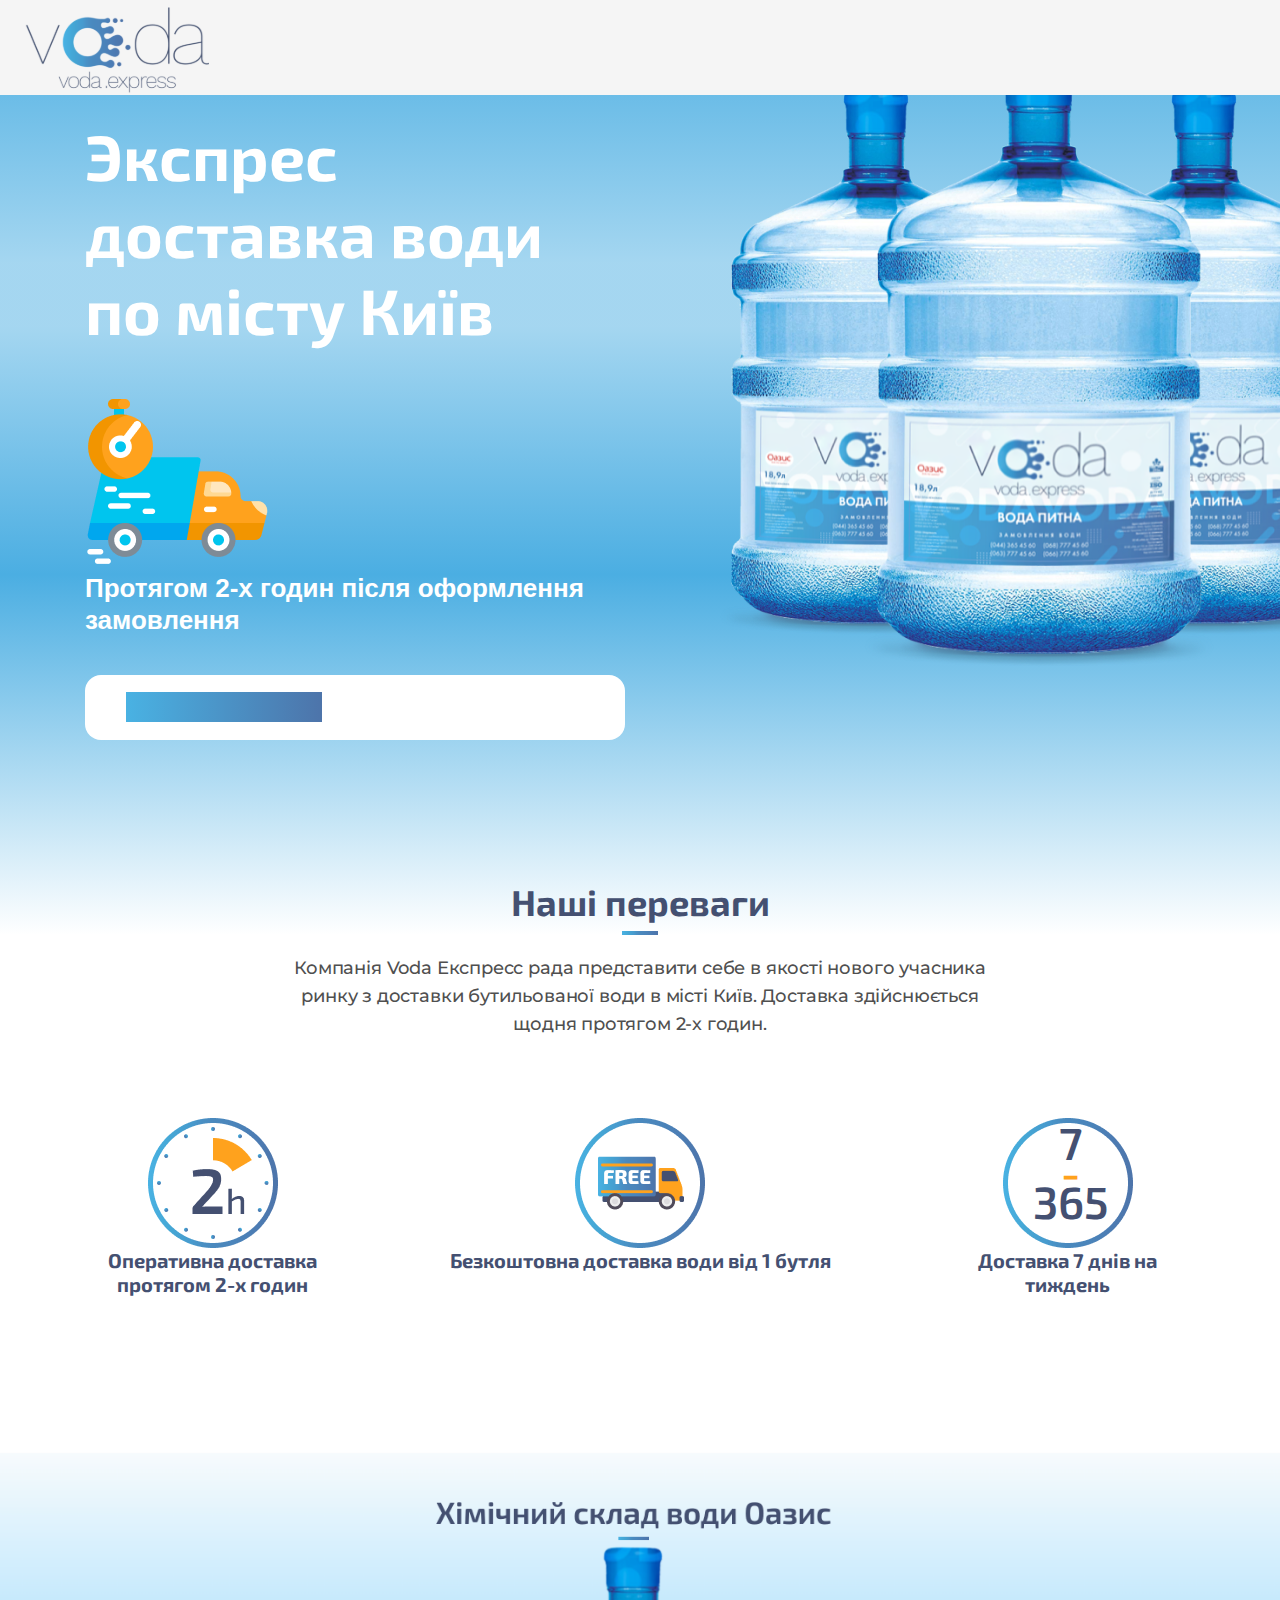
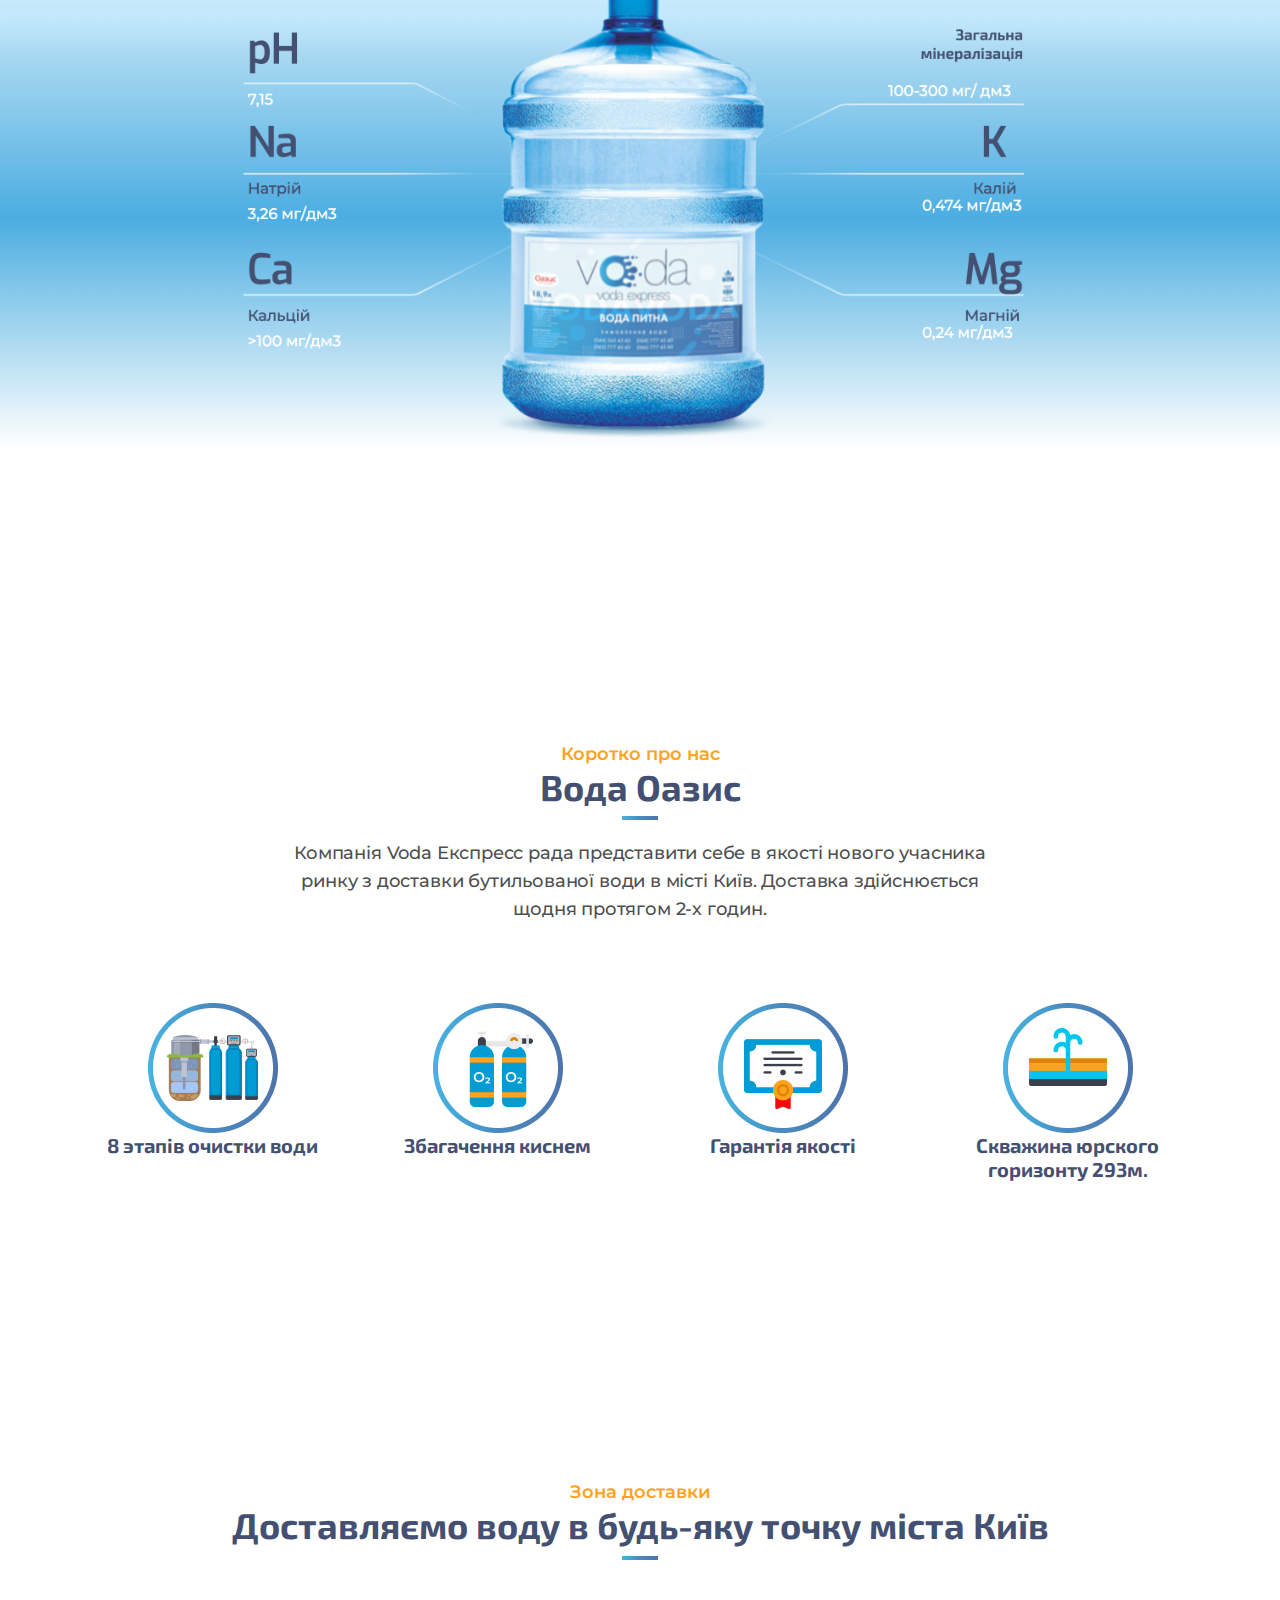
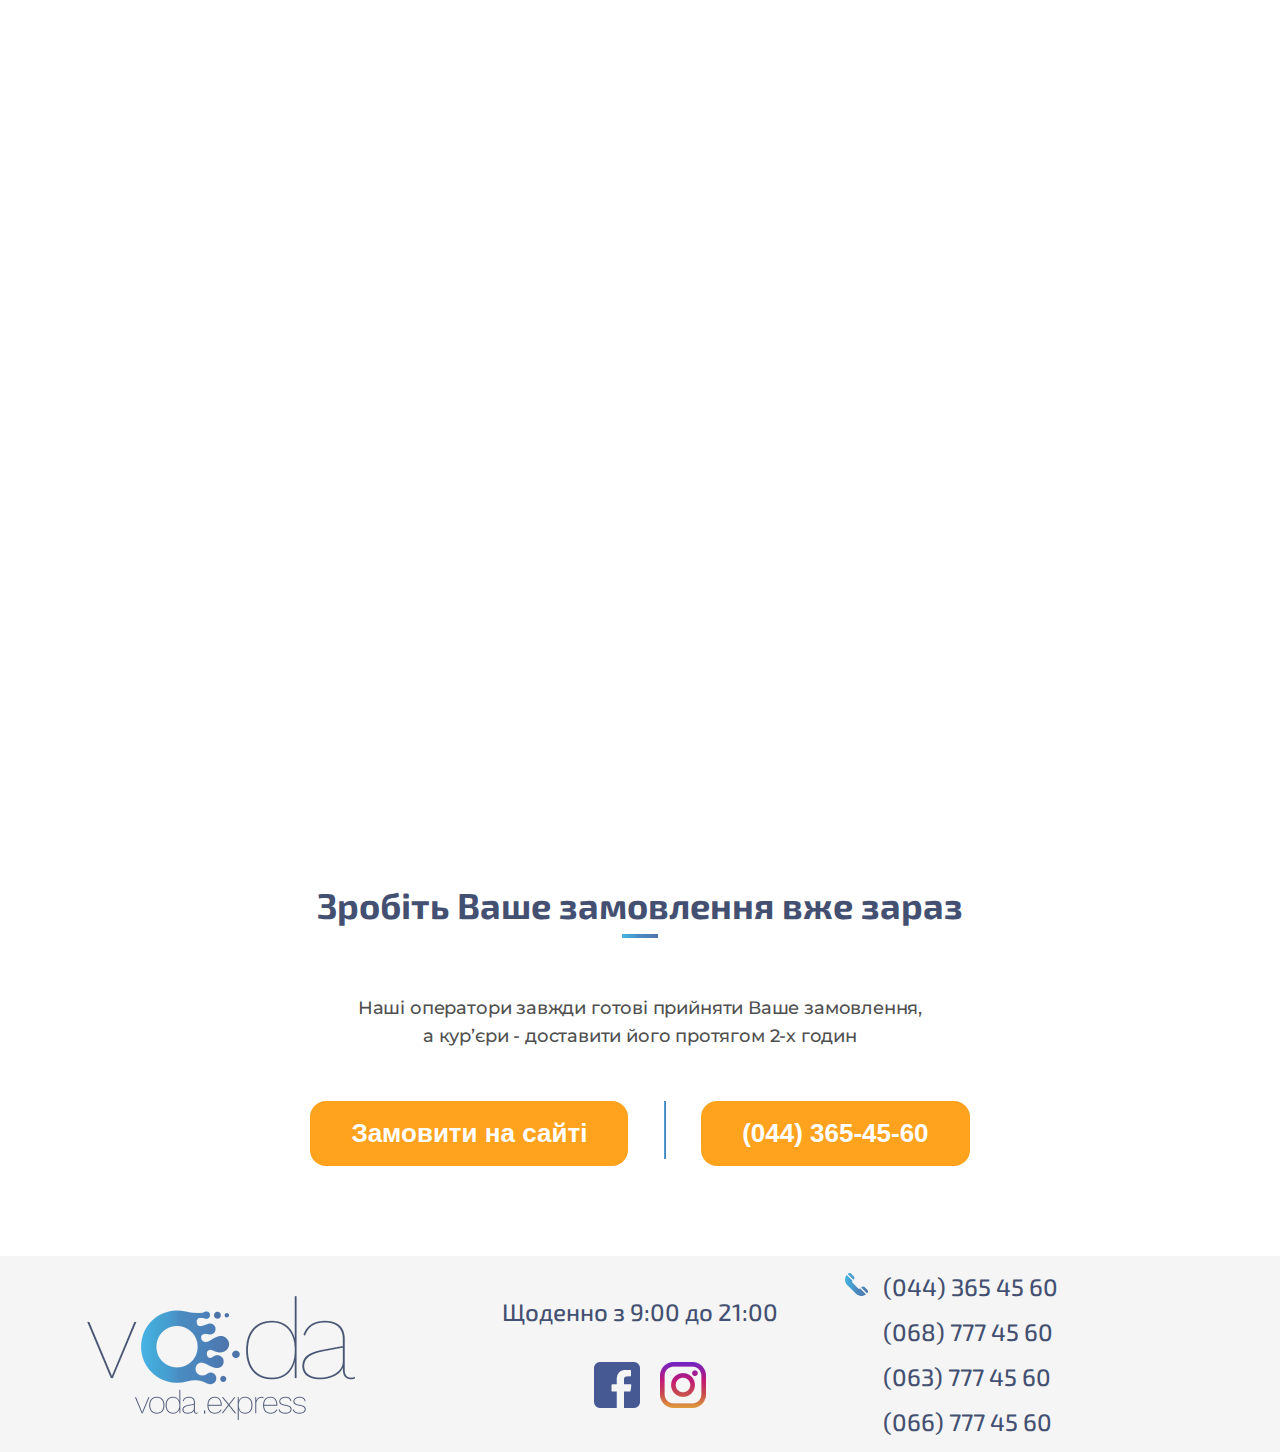
==== commit 11d18590: "finished media version for 425, added new block for media types, resolved footer layout" ====
--- a/index.html
+++ b/index.html
@@ -5,25 +5,28 @@
     <meta name="viewport" content="width=device-width, initial-scale=1.0">
     <meta name="description" content="Оперативна доставка води в бутлях">
     <title>voda.express</title>
-    <link rel="stylesheet" href="css/global.css" />
-    <link rel="stylesheet" href="css/bootstrap-grid.min.css" />
+    
+    <link rel="stylesheet" href="src/css/bootstrap-grid.min.css" />
+    <link rel="stylesheet" href="https://stackpath.bootstrapcdn.com/bootstrap/4.4.1/css/bootstrap.min.css" 
+    integrity="sha384-Vkoo8x4CGsO3+Hhxv8T/Q5PaXtkKtu6ug5TOeNV6gBiFeWPGFN9MuhOf23Q9Ifjh" crossorigin="anonymous">
     <link
       href="https://fonts.googleapis.com/css?family=Exo+2:400,500,600|Montserrat:400,500,600|amily=Cardo:400i|Exo:400,500|Open+Sans:700|Raleway:400,600,700&display=swap"
       rel="stylesheet"
     />
+    <link rel="stylesheet" href="src/css/global.css" />
     <link
       rel="shortcut icon"
       href="src/icon/icon.png"
       type="image/png"
     />
   </head>
-  <body>
+  <body class="body">
     <!--NAVIGATION-->
 
     <header>
       <div class="main-nav">
         <div class="logo-position">
-          <img src="images/navigation/Лого.svg" />
+          <img src="src/img/navigation_logo.svg" />
         </div>
         <!-- STRIPES -->
         <div class="dropdown">
@@ -43,13 +46,13 @@
         <div class="navbar-collapse collapse" id="main_menu">
 
 
-          <div class="middle-nav">
-            <div class="middle-right-nav">
-              <a href=#block-1 class="p-nawigation">Головна</a>
-              <a href=#block-2 class="p-nawigation d-md-inline d-none d-lg-none">Про нас</a>
-              <a href=#block-3 class="p-nawigation">Вода</a>
-              <a href=#karta class="p-nawigation">Зона доставки</a>
-              <a href=#block-5 class="p-nawigation">Контакти</a>
+          <div class="middle-nav d-flex flex-column">
+            <div class="middle-right-nav d-flex flex-column">
+              <a href=#block-1 class="p-nawigation active">Головна</a>
+              <a href=#block-2 class="p-nawigation d-md-inline d-none d-lg-none active">Про нас</a>
+              <a href=#block-3 class="p-nawigation active">Вода</a>
+              <a href=#karta class="p-nawigation active">Зона доставки</a>
+              <a href=#block-5 class="p-nawigation active">Контакти</a>
             </div>
             <div class="middle-left-nav">
               <p class="p-nawigation__grafik">
@@ -68,7 +71,7 @@
             <option>RU</option>
           </select>
           <div class="phone-img">
-            <img src="images/navigation/telephone.svg" />
+            <img src="src/img/telephone.svg" />
           </div>
           <select class="select-object">
             <option>(044) 365-45-60</option>
@@ -86,20 +89,23 @@
     <div id="block-1">
       <div class="container">
         <div class="row">
-          <div class="col-lg-6">
+          <div class="col-lg-6 mt-5">
             <div class="bl-1-h1">
               <h1>Экспрес доставка води по місту Київ</h1>
             </div>
             <div class="bl-1-p1">
-              <img src="images/fast-delivery.png" alt="car" />
+              <img src="src/img/fast-delivery.png" alt="car" class="d-xl-block d-lg-block d-md-block d-none" />
               <div class="bl-1-text">
                 Протягом 2-х годин після оформлення замовлення
               </div>
             </div>
-            <div class="bl-1-button"><a href="#">Замовити воду</a></div>
-          </div>
-          <div class="col-lg-6 bottle-block">
-            <img src="images/bottles.png" />
+            <div class="bl-1-button d-xl-block d-lg-block d-md-block d-none">
+              <a href="#">Замовити воду</a>
+            </div>
+          </div>
+          <div class="col-lg-6 bottle-block mt-5">
+            <img src="src/img/bottles.png" class="d-xl-block d-lg-block d-md-block d-none"/>
+            <img src="src/img/voda_mobile.png" class="d-xl-none d-lg-none d-md-none d-block"/>
           </div>
           <div class="col-lg-12 txt-center">
             <h2 class="our-benefits" id="block-2">Нашi переваги</h2>
@@ -124,7 +130,7 @@
           <!--Block-2-part-2-->
           <div class="col-lg-3">
             <div class="bl-2-item">
-              <div><img src="images/2h.png" alt="2 hour" /></div>
+              <div><img src="src/img/2h.png" alt="2 hour" /></div>
               <div class="bl-2-text">
                 Оперативна доставка протягом 2-х годин
               </div>
@@ -133,7 +139,7 @@
           <div class="col-lg-6">
             <div class="bl-2-item">
               <div>
-                <img src="images/free-delivery.png" alt="free-delivery" />
+                <img src="src/img/free-delivery.png" alt="free-delivery" />
               </div>
               <div class="bl-2-text">
                 Безкоштовна доставка води від 1 бутля
@@ -142,7 +148,7 @@
           </div>
           <div class="col-lg-3">
             <div class="bl-2-item">
-              <div class="ring"><img src="images/ring.png" alt="7/365" />
+              <div class="ring"><img src="src/img/ring.png" alt="7/365" />
                 <div class="ring_number"><div>7</div><div class="hyphen">-</div> <div>365</div></div>
               </div>
               <div class="bl-2-text">
@@ -156,7 +162,7 @@
     <!--Block-3-->
 
     <div id="block-3">
-      <div class="container">
+      <div class="container d-none">
         <div class="row">
           <div class="col-lg-12 txt-center mt-md-5 mt-1">
             <h2>Хімічний склад води Оазис</h2>
@@ -167,10 +173,10 @@
           </div>
         </div>
         <div class="row justify-content-center">
-          <div class="col-lg-10">
+          <div class="col-xl-10 col-lg-12 col-md-12">
             <div class="bottle-direction">
-              <img src="images/bottle.png" class="bottle-parameters" />
-              <!-- Right elements -->
+              <img src="src/img/bottle.png" class="bottle-parameters" />
+              <!-- Left elements -->
                <div class="pH-position"><span class="elements">pH</span></div>
               <div class="first_number__left">
                 <span class="e-numbers">7,15</span>
@@ -208,6 +214,16 @@
       </div>
     </div>
   </div>
+  <!-- SM Block3 -->
+  <div id="block-3xl" class="d-xl-block d-lg-none d-md-none d-sm-none d-none">
+        <img src="src/img/voda_xl.png" class="voda_responsive">
+  </div>
+  <div id="block-3lg" class="d-xl-none d-lg-block d-md-none d-sm-none d-none">
+     <img src="src/img/voda_lg.png" class="voda_responsive">
+ </div>
+ <div id="block-3md" class="d-xl-none d-lg-none d-md-block d-sm-none d-block">
+  <img src="src/img/voda_md.png" class="voda_responsive">
+ </div>
     <!--Block-4-->
     <div id="block-4" class="b4-margin">
       <div class="container">
@@ -233,7 +249,7 @@
             <div class="bl-2-item">
               <div>
                 <img
-                  src="images/block4/8steps.png"
+                  src="src/img/8steps.png"
                   alt="8 steps to clean the water"
                 />
               </div>
@@ -245,7 +261,7 @@
           <div class="col-lg-3">
             <div class="bl-2-item">
               <div>
-                <img src="images/block4/kusen.png" alt="kusen" />
+                <img src="src/img/kysen.png" alt="kysen" />
               </div>
               <div class="bl-2-text">
                 Збагачення киснем
@@ -254,7 +270,7 @@
           </div>
           <div class="col-lg-3">
             <div class="bl-2-item">
-              <div><img src="images/block4/garantia.png" alt="quality" /></div>
+              <div><img src="src/img/garantia.png" alt="quality" /></div>
               <div class="bl-2-text">
                 Гарантія якості
               </div>
@@ -262,7 +278,7 @@
           </div>
           <div class="col-lg-3">
             <div class="bl-2-item">
-              <div><img src="images/block4/skwazina.png" alt="skwazina" /></div>
+              <div><img src="src/img/skwazina.png" alt="skwazina" /></div>
               <div class="bl-2-text">
                 Скважина юрского горизонту 293м.
               </div>
@@ -302,7 +318,7 @@
           </div>
         
   
-      <!--Block-4-->
+      <!--Block-5-->
       <div id="block-5">
         <div class="container">
           <div class="row">
@@ -319,7 +335,7 @@
               <div class="col-lg-10 offset-lg-1">
                 <div class="bl-2-p">
                   <p class="pmt">
-                    Наші оператори завжди готові прийняти Ваше замовлення, а кур’єри
+                     Наші оператори завжди готові прийняти Ваше замовлення, а кур’єри
                     - доставити його протягом 2-х годин
                   </p>
                 </div>
@@ -336,13 +352,11 @@
       <div class="container">
         <div class="row">
           <div
-            class="col-lg-8 offset-lg-2"
+            class="col-xl-8 offset-xl-2 col-lg-10 offset-lg-1 col-sm-12"
             style="display: flex;
             justify-content: space-evenly; margin-top:30px;"
           >
-            <div style="
-            width: 300px;
-        ">
+            <div style>
               <div class="bl-4-button">
                 <a href="#">Замовити на сайті</a>
               </div>
@@ -351,9 +365,7 @@
             <!-- <div class="stripe-position"> -->
             <div class="vertical-stripe"></div>
             <!-- </div> -->
-            <div style="
-            width: 300px;
-        ">
+            <div>
               <div class="bl-4-button">
                 <a href="#">(044) 365-45-60</a>
               </div>
@@ -366,28 +378,30 @@
         <div class="container">
           <div class="row justify-space-around">
             <!--1-Footer-->
-            <div class="col-lg-4">
-              <img src="images/footer/Лого.png" />
+            <div class="col-lg-4 col-md-6 align-content-center d-sm-block d-none">
+              <img src="src/img/footer_logo.png" />
             </div>
             <!--2-Footer-->
-            <div class="col-lg-4 align-content-center pr-0 pl-0">
-              <div class="midle-block d-flex justify-content-center"><p class="footer-text">Щоденно з 9:00 до 21:00</p></div>
+            <div class="col-lg-4 align-content-center col-md-6 mt-3">
+              <div class="midle-block d-flex justify-content-center">
+                <p class="footer-text">Щоденно з 9:00 до 21:00</p>
+              </div>
               <div class="media d-flex justify-content-center">
-                <div class="media-padding"><img src="images/footer/facebook.png" /></div>
-                <div><img src="images/footer/Instagram.png" /></div>
-              </div>
-              <div class="midle-block d-flex justify-content-center">
-                <p class="footer-text">Сертифікат відповідності</p>
-              </div>
-              <div class="midle-block d-flex justify-content-center">
-                <p class="footer-text">Договір-оферта</p>
+                <div class="media-padding"><img src="src/img/facebook.png" /></div>
+                <div><img src="src/img/instagram.png" /></div>
+              </div>
+              <div class="midle-block d-flex justify-content-center d-md-none">
+                <p class="footer-text col-md d-none">Сертифікат відповідності</p>
+              </div>
+              <div class="midle-block d-flex justify-content-center d-md-none">
+                <p class="footer-text col-md d-none">Договір-оферта</p>
               </div>
             </div>
             
             <!--3-Footer-->
-            <div class="col-lg-4 d-flex">
+            <div class="col-lg-4 d-lg-flex d-none mt-3">
               <div class="phone-img2">
-                <img src="images/navigation/telephone.svg" />
+                <img src="src/img/telephone.svg" />
               </div>
               <div class="footer-text">
                 <p>(044) 365 45 60</p>
@@ -404,8 +418,8 @@
     <!---->
 
     <!--End-Block-->
-    <script src="voda_js/jquery.js"></script>
-    <script src="voda_js/bootstrap.bundle.js"></script>
+    <script src="src/js/jquery.js"></script>
+    <script src="src/js/bootstrap.bundle.js"></script>
   </body>
   
 </html>
--- a/src/css/global.css
+++ b/src/css/global.css
@@ -0,0 +1,747 @@
+*,
+*:before,
+*:after {
+  box-sizing: border-box;
+}
+
+.body {
+  margin-top: 0px;
+}
+
+a {
+  text-decoration: none;
+}
+h1 {
+  font-family: "Exo 2";
+}
+h2 {
+  font-weight: bold;
+  font-size: 36px;
+  text-align: center;
+  color: #445071;
+  font-family: "Exo 2";
+}
+#block-1 {
+  background: linear-gradient(
+    180deg,
+    #4baee2 0%,
+    rgba(75, 174, 226, 0.5) 28.12%,
+    rgba(75, 174, 226, 0.5) 34.9%,
+    #4baee2 61.46%,
+    rgba(238, 241, 248, 0) 100%,
+    rgba(238, 241, 248, 0) 100%
+  );
+}
+li a {
+  text-decoration: none;
+}
+/*--Navigation--*/
+.main-nav {
+  display: flex;
+  justify-content: space-between;
+  align-items: center;
+  background-color: whitesmoke;
+  position: fixed;
+  z-index: 10;
+  width: 100%;
+  flex-wrap: wrap;
+}
+.logo-position {
+  margin-left: 25px;
+}
+.navbar-toggler {
+  visibility: hidden;
+}
+/* .collapse navbar-collapse {
+  display:flex;
+} */
+.navbar-collapse {
+  display: flex;
+  flex-direction: column;
+  flex-basis: 100%;
+  flex-grow: 1;
+}
+
+.middle-nav {
+  display: flex;
+  justify-content: flex-start;
+  align-items: center;
+}
+.middle-right-nav {
+  display: flex;
+  justify-content: space-between;
+  align-items: center;
+}
+
+.p-nawigation {
+  margin-right: 20px;
+  font-family: "Exo 2";
+  font-style: normal;
+  font-weight: 500;
+  font-size: 18px;
+  line-height: 22px;
+  text-align: center;
+  color: #445071;
+}
+.p-nawigation__grafik {
+  margin-right: 45px;
+  font-family: "Exo 2";
+  font-style: normal;
+  font-weight: 500;
+  font-size: 18px;
+  line-height: 22px;
+  text-align: center;
+  color: #445071;
+}
+
+.p-nawigation:hover:after {
+  content: "";
+  width: 100%;
+  height: 4px;
+  justify-content: center;
+  align-items: center;
+  align-content: center;
+  background: linear-gradient(
+    90deg,
+    #49b2e3 0%,
+    #45a7d5 17%,
+    #479bce 33%,
+    #4990c4 41%,
+    #4a89be 50%,
+    #4b84ba 67%,
+    #4c7cb3 83%,
+    #4d74aa 100%
+  );
+  display: flex;
+  justify-content: center;
+  align-items: center;
+  align-content: center;
+  transition: all 0.5s linear;
+  cursor: pointer;
+}
+
+.blue-button {
+  margin-right: 15px;
+  width: 156px;
+  height: 38px;
+  background: linear-gradient(
+    90deg,
+    #49b2e3 0%,
+    #45a7d5 17%,
+    #479bce 33%,
+    #4990c4 41%,
+    #4a89be 50%,
+    #4b84ba 67%,
+    #4c7cb3 83%,
+    #4d74aa 100%
+  );
+  border-radius: 10px;
+  font-family: "Exo 2";
+  font-style: normal;
+  font-weight: 500;
+  font-size: 18px;
+  line-height: 22px;
+  display: flex;
+  align-items: center;
+  text-align: center;
+  color: #f2f2f2;
+}
+
+.middle-left-nav {
+  display: flex;
+  flex-direction: column;
+  justify-content: center;
+  align-items: center;
+  align-content: center;
+  /* margin-right: 15px;
+  margin-left: 50px; */
+}
+
+.right-navigation {
+  display: flex;
+  align-items: center;
+  text-align: center;
+  justify-content: center;
+}
+.orange-stripe {
+  width: 2px;
+  height: 57px;
+  background: #ffa21d;
+  margin-right: 15px;
+}
+
+.phone-img {
+  margin-right: 15px;
+}
+
+.select-object {
+  margin-right: 15px;
+  font-family: "Exo 2";
+  font-style: normal;
+  font-weight: bold;
+  font-size: 18px;
+  line-height: 22px;
+  text-align: center;
+  color: #445071;
+  border: none;
+}
+
+/*--Common things--*/
+
+.horizontal-stripe {
+  width: 36px;
+  height: 4px;
+  justify-content: center;
+  align-items: center;
+  align-content: center;
+  background: linear-gradient(
+    90deg,
+    #49b2e3 0%,
+    #45a7d5 17%,
+    #479bce 33%,
+    #4990c4 41%,
+    #4a89be 50%,
+    #4b84ba 67%,
+    #4c7cb3 83%,
+    #4d74aa 100%
+  );
+}
+
+.orange-text {
+  font-family: Montserrat;
+  font-style: normal;
+  font-weight: 600;
+  font-size: 18px;
+  line-height: 22px;
+  text-align: center;
+  color: #ffa21d;
+  margin-bottom: 0px;
+  margin-top: 150px;
+}
+
+.text-description {
+  font-size: 20px;
+  line-height: 24px;
+  font-family: "Exo 2";
+  font-weight: 700;
+  color: #445071;
+}
+/*--Block-2--*/
+.b2-margin {
+  margin-bottom: 150px;
+}
+
+/*--Block-1--*/
+.bl-1-h1 {
+  margin-top: 69px;
+}
+.bl-1-h1 h1 {
+  font-weight: bold;
+  font-size: 64px;
+  line-height: 77px;
+  color: #ffffff;
+}
+.bl-1-p1 {
+  margin-top: 39px;
+}
+.bl-1-text {
+  font-weight: 600;
+  font-size: 26px;
+  line-height: 32px;
+  color: #ffffff;
+}
+.bl-1-button {
+  display: inline-block;
+  margin: 39px 0 20px;
+  padding: 17px 41px;
+  background: #ffffff;
+  border-radius: 16px;
+}
+.bl-1-button > a {
+  font-size: 26px;
+  line-height: 31px;
+  font-size: 26px;
+  line-height: 31px;
+  font-weight: bold;
+  text-decoration: none;
+  /* Permalink - use to edit and share this gradient: https://colorzilla.com/gradient-editor/#49b2e3+0,4d74aa+100 */
+  background: #49b2e3; /* Old browsers */
+  background: -moz-linear-gradient(left, #49b2e3 0%, #4d74aa 100%);
+  background: -webkit-linear-gradient(left, #49b2e3 0%, #4d74aa 100%);
+  background: linear-gradient(to right, #49b2e3 0%, #4d74aa 100%);
+  filter: progid:DXImageTransform.Microsoft.gradient( startColorstr='#49b2e3', endColorstr='#4d74aa',GradientType=1 ); /* IE6-9 */
+  /* -webkit-background-clip: text; */
+  -webkit-text-fill-color: transparent;
+}
+
+.bottle-block {
+  position: relative;
+  flex: 50%;
+}
+.bottle-block > img {
+  position: absolute;
+  overflow: visible;
+}
+.txt-center {
+  text-align: center;
+}
+
+.our-benefits {
+  margin-top: 120px;
+}
+
+/*Block-2*/
+
+.bl-2-p {
+  font-weight: 500;
+  font-size: 18px;
+  line-height: 155.5%;
+  text-align: center;
+  letter-spacing: -0.01em;
+  color: #4f4f4f;
+  font-family: "Montserrat";
+  margin-top: 20px;
+  margin-bottom: 20px;
+}
+
+.bl-2-item {
+  display: flex;
+  justify-content: center;
+  flex-direction: column;
+  align-items: center;
+  margin-top: 59px;
+}
+.bl-2-text {
+  text-align: center;
+  font-size: 20px;
+  line-height: 24px;
+  font-family: "Exo 2";
+  font-weight: 700;
+  color: #445071;
+}
+.ring {
+  position: relative;
+}
+.ring_number {
+  position: absolute;
+  top: 10px;
+  left: 30px;
+  width: 76px;
+  height: 88px;
+  display: flex;
+  flex-direction: column;
+  justify-content: space-around;
+  text-align: center;
+  font-family: "Exo 2";
+  font-style: normal;
+  font-weight: 600;
+  font-size: 45px;
+  line-height: 20%;
+  color: #445071;
+}
+.hyphen {
+  color: #ffa21d;
+}
+/*--Block 3 sm--*/
+.voda_responsive {
+  width: 100%;
+}
+
+/*--Block-3--*/
+
+#block-3 {
+  background: linear-gradient(
+    180deg,
+    #f7fbfd 0%,
+    rgba(130, 208, 250, 0.5) 28.12%,
+    rgba(75, 174, 226, 0.5) 34.9%,
+    #4baee2 61.46%,
+    rgba(238, 241, 248, 0) 100%,
+    rgba(238, 241, 248, 0) 100%
+  );
+}
+
+.bottle-direction {
+  justify-content: center;
+  align-items: center;
+  align-content: center;
+  position: relative;
+}
+.bottle-parameters {
+  width: 100%;
+}
+.elements {
+  width: 90px;
+  height: 58px;
+  font-family: "Exo";
+  font-style: normal;
+  font-weight: 700;
+  font-size: 48px;
+  line-height: 58px;
+  color: #445071;
+}
+.e-numbers {
+  width: 45px;
+  height: 28px;
+  font-family: "Montserrat";
+  font-style: normal;
+  font-weight: 500;
+  font-size: 18px;
+  line-height: 155.5%;
+  letter-spacing: -0.01em;
+  color: #ffffff;
+}
+/* Left elements */
+.pH-position {
+  position: absolute;
+  left: 5px;
+  top: 100px;
+}
+.Na-position {
+  position: absolute;
+  left: 5px;
+  top: 210px;
+}
+.Ca-position {
+  position: absolute;
+  left: 5px;
+  top: 360px;
+}
+
+.first_number__left {
+  position: absolute;
+  left: 5px;
+  top: 175px;
+}
+.second_number__left {
+  position: absolute;
+  left: 5px;
+  top: 310px;
+}
+.third_number__left {
+  position: absolute;
+  left: 5px;
+  top: 460px;
+}
+/* Right elements */
+.miniral-position {
+  position: absolute;
+  left: 700px;
+  top: 100px;
+  width: 219px;
+  height: 44px;
+  font-family: "Exo 2";
+  font-style: normal;
+  font-weight: bold;
+  font-size: 18px;
+  line-height: 22px;
+  text-align: right;
+  color: #445071;
+}
+.K-position {
+  position: absolute;
+  left: 870px;
+  top: 210px;
+}
+.Mg-position {
+  position: absolute;
+  left: 850px;
+  top: 360px;
+}
+.first_number__right {
+  position: absolute;
+  left: 760px;
+  top: 165px;
+}
+.second_number__right {
+  position: absolute;
+  left: 800px;
+  top: 300px;
+}
+.third_number__right {
+  position: absolute;
+  left: 800px;
+  top: 450px;
+}
+
+/* Ua elements */
+.ua_el {
+  width: 103px;
+  height: 28px;
+  font-family: "Montserrat";
+  font-style: normal;
+  font-weight: 500;
+  font-size: 18px;
+  line-height: 155.5%;
+  letter-spacing: -0.01em;
+  color: #445071;
+}
+.ua_el_Na {
+  position: absolute;
+  left: 5px;
+  top: 280px;
+}
+.ua_el_Ca {
+  position: absolute;
+  left: 5px;
+  top: 430px;
+}
+.ua_el_K {
+  position: absolute;
+  left: 860px;
+  top: 280px;
+}
+.ua_el_Mg {
+  position: absolute;
+  left: 850px;
+  top: 430px;
+}
+.b31-title {
+  font-weight: bold;
+  font-size: 36px;
+  text-align: center;
+  color: #445071;
+  font-family: "Exo 2";
+  margin-top: 100px;
+  margin-bottom: 10px;
+}
+.b3-title {
+  margin-top: 0px;
+  margin-bottom: 10px;
+}
+
+/*--Block-4--*/
+.b4-margin {
+  margin-top: 100px;
+  margin-bottom: 150px;
+}
+.pmt {
+  margin-top: 57px;
+}
+.karta {
+  margin-top: 80px;
+  margin-bottom: 160px;
+}
+.b4-title {
+  margin-top: 0px;
+}
+.bl-4-button {
+  padding: 17px 41px;
+  background: #ffa21d;
+  border-radius: 16px;
+  color: white;
+}
+.bl-4-button > a {
+  font-size: 26px;
+  line-height: 31px;
+  font-size: 26px;
+  line-height: 31px;
+  font-weight: bold;
+  text-decoration: none;
+  color: white;
+}
+.stripe-position {
+  display: flex;
+  justify-content: center;
+  align-items: center;
+}
+.vertical-stripe {
+  width: 2px;
+  height: 58px;
+  display: flex;
+  justify-content: center;
+  align-items: center;
+
+  background: linear-gradient(
+    90deg,
+    #49b2e3 0%,
+    #45a7d5 17%,
+    #479bce 33%,
+    #4990c4 41%,
+    #4a89be 50%,
+    #4b84ba 67%,
+    #4c7cb3 83%,
+    #4d74aa 100%
+  );
+}
+
+.midle-block {
+  align-items: center;
+  text-align: center;
+}
+
+/*--Footer--*/
+.footer-color {
+  background-color: whitesmoke;
+  margin-top: 90px;
+}
+.media {
+  align-items: center;
+}
+.media-padding {
+  padding: 20px;
+}
+
+.phone-img2 {
+  margin-right: 15px;
+}
+.footer-text {
+  font-family: "Exo 2";
+  font-style: normal;
+  font-weight: 500;
+  font-size: 24px;
+  line-height: 29px;
+  color: #445071;
+}
+
+/* MEDIA */
+@media (max-width: 1024px) {
+  /* Navigation */
+  .navbar-toggler {
+    padding: 0.25rem 0.75rem;
+    font-size: 1.25rem;
+    line-height: 1;
+    background-color: transparent;
+    border: 1px solid transparent;
+    border-radius: 0.25rem;
+    visibility: visible;
+  }
+
+  .navbar-toggler:not(:disabled):not(.disabled) {
+    cursor: pointer;
+  }
+  .navbar-toggler-icon {
+    background-image: none;
+    width: 29px;
+    height: 6px;
+    border-radius: 12px;
+    background-color: #4baee2;
+    display: block;
+    margin-bottom: 5px;
+  }
+
+  .navbar-toggler:not(:disabled):not(.disabled) {
+    cursor: pointer;
+  }
+  .navbar-toggler:focus,
+  .navbar-toggler:hover {
+    text-decoration: none;
+  }
+  .navbar-collapse {
+    display: flex;
+    flex-basis: 100%;
+    flex-grow: 1;
+  }
+  .collapse {
+    display: none;
+  }
+  .collapse.show {
+    display: block;
+  }
+
+  /* Block 1 */
+  .bottle-block > img {
+    width: 450px;
+    height: 400px;
+  }
+  /* Voda */
+  .bottle-direction {
+    min-width: 920px;
+    transform: scale(0.8);
+    transition: transform 0.3s ease;
+  }
+}
+/* MAX-WIDTH 768 MD*/
+@media (max-width: 768px) {
+  .bottle-block {
+    display: flex;
+    justify-content: center;
+  }
+  .bottle-block > img {
+    position: relative;
+  }
+  .bottle-direction {
+    min-width: 100%;
+    transform: scale(0.9);
+    transition: transform 0.3s ease;
+  }
+
+  .b31-title {
+    font-weight: bold;
+    font-size: 36px;
+    text-align: center;
+    color: #445071;
+    font-family: "Exo 2";
+    margin-top: 100px;
+    margin-bottom: 10px;
+  }
+  .b3-title {
+    margin-top: 0px;
+    margin-bottom: 10px;
+  }
+}
+/* END OF MAX-WIDTH 768 */
+
+/* MAX-WIDTH 425 */
+@media (max-width: 425px) {
+  h2 {
+    line-height: 29px;
+    font-size: 24px;
+    text-align: center;
+    color: #445071;
+    font-family: "Exo 2";
+  }
+  .orange-text {
+    font-size: 15px;
+    line-height: 14px;
+    margin-top: 0px;
+  }
+  .our-benefits {
+    margin-top: 20px;
+  }
+  .b2-margin {
+    margin-bottom: 50px;
+  }
+  .bl-2-text {
+    font-size: 16px;
+    line-height: 19px;
+  }
+  /* Block 1 */
+  .bl-1-h1 {
+    padding-top: 10px;
+  }
+  .bl-1-h1 h1 {
+    font-weight: bold;
+    font-size: 36px;
+    line-height: 43px;
+  }
+  .bl-1-text {
+    font-size: 24px;
+    line-height: 29px;
+  }
+
+  .bottle-block > img {
+    width: fit-content;
+    height: fit-content;
+  }
+  /* Block 4 button */
+  .bl-4-button {
+    padding: 15px 15px;
+    border-radius: 8px;
+  }
+  .bl-4-button > a {
+    font-size: 26px;
+    line-height: 31px;
+    font-size: 16px;
+    line-height: 19px;
+    font-weight: 600;
+  }
+  .b4-margin {
+    margin-top: 100px;
+    margin-bottom: 80px;
+  }
+  .karta {
+    margin-top: 20px;
+    margin-bottom: 60px;
+  }
+}
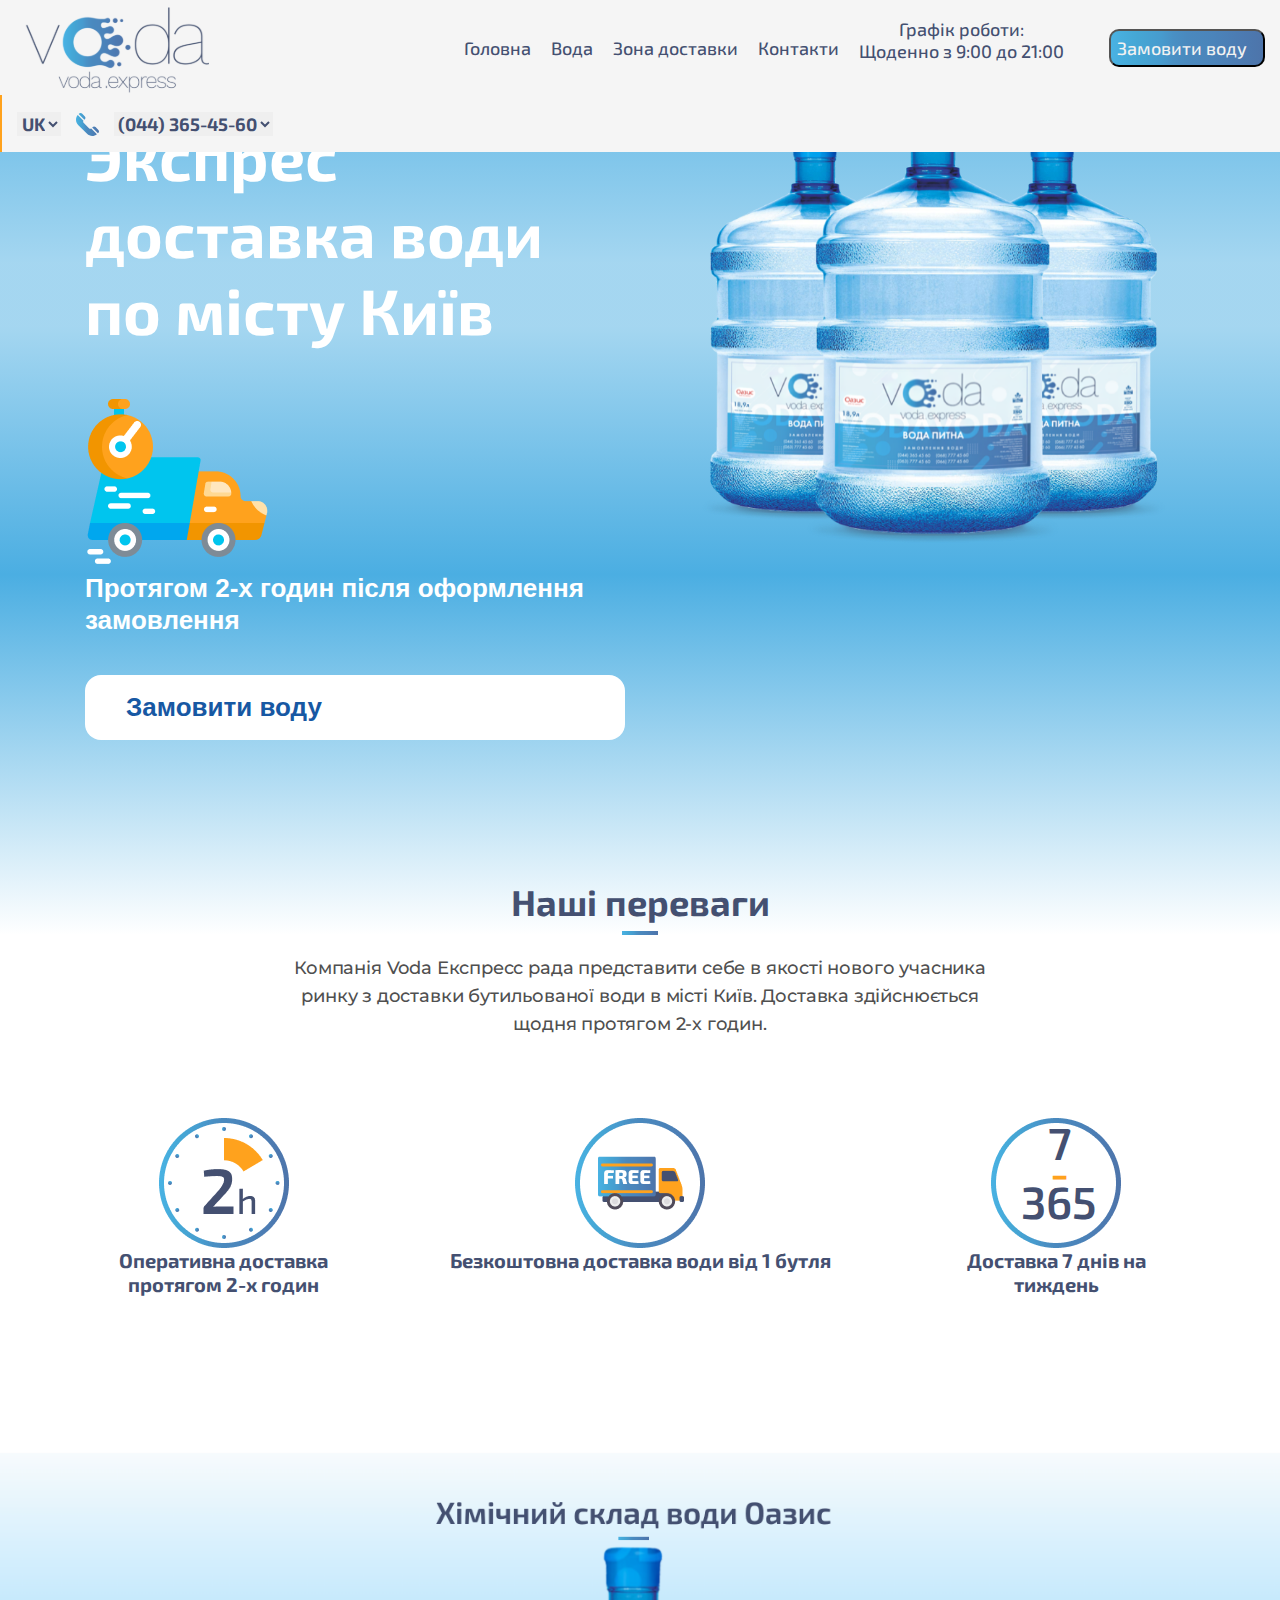
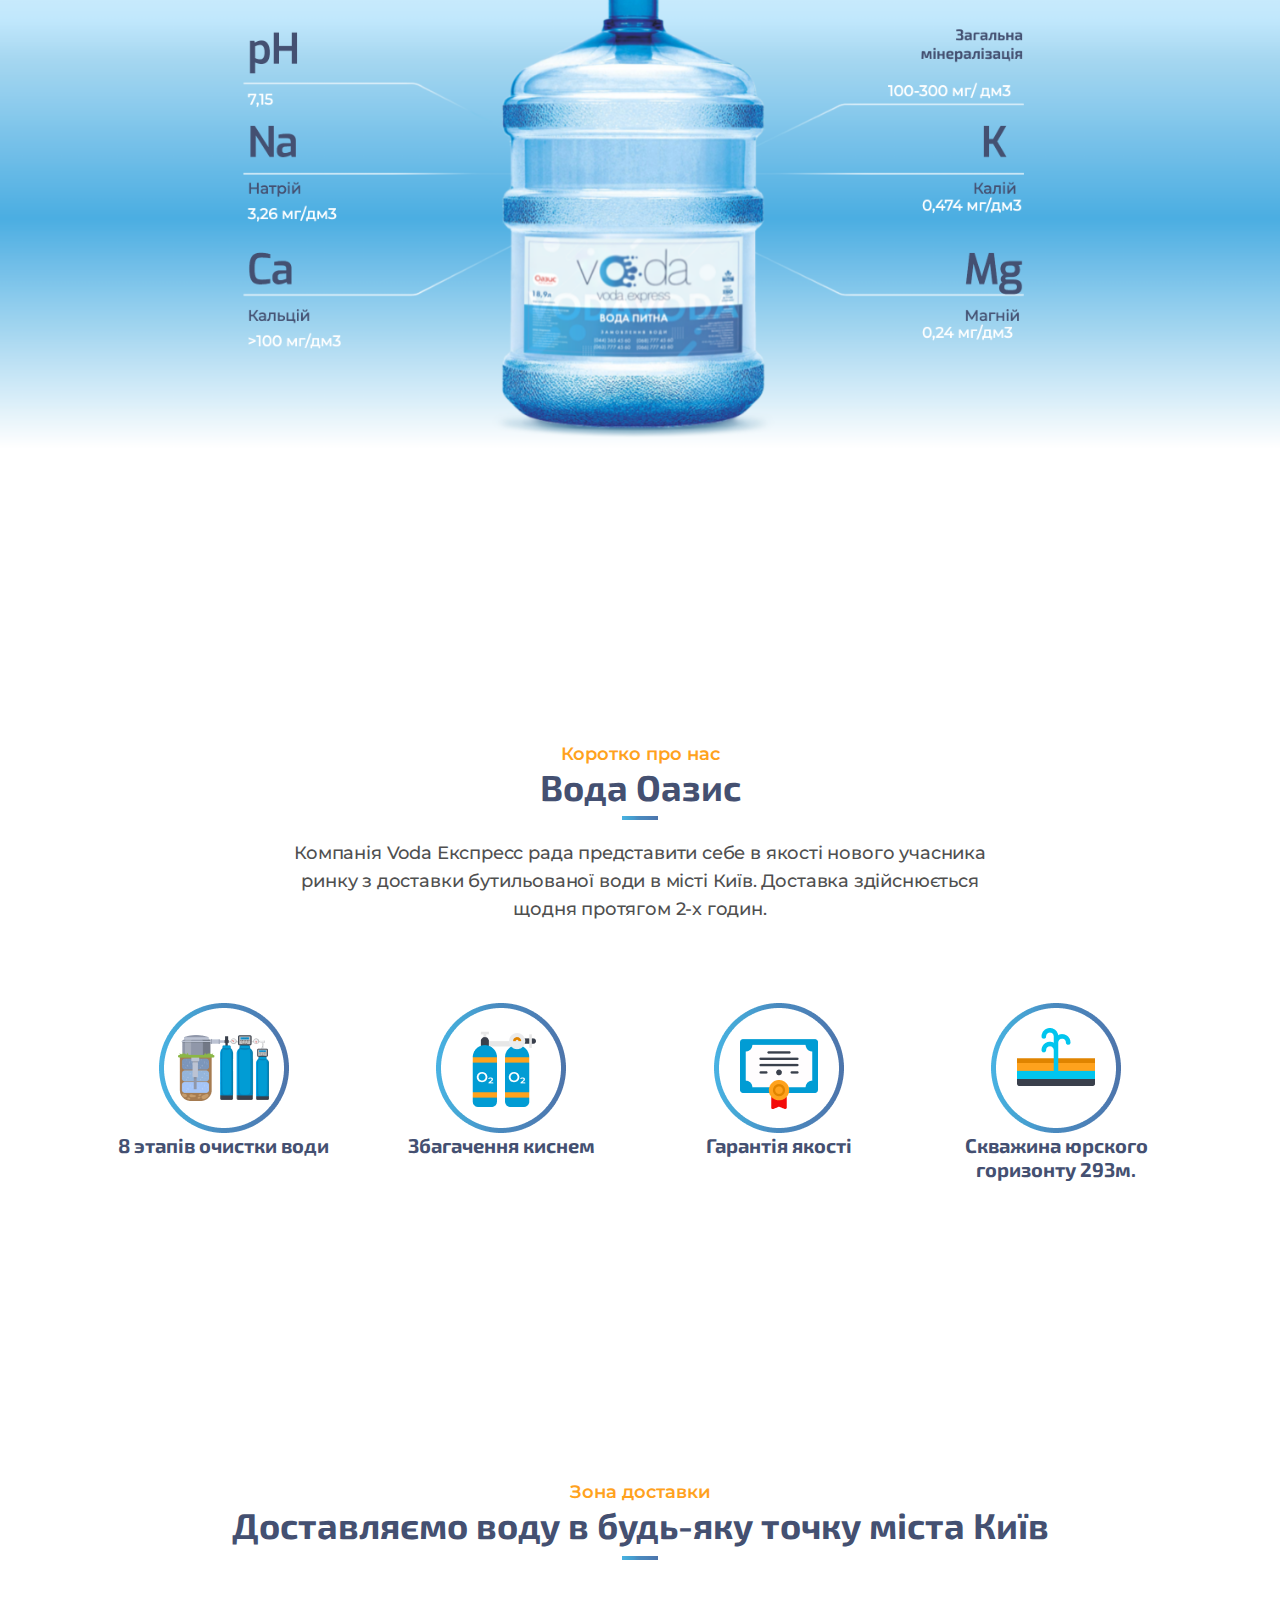
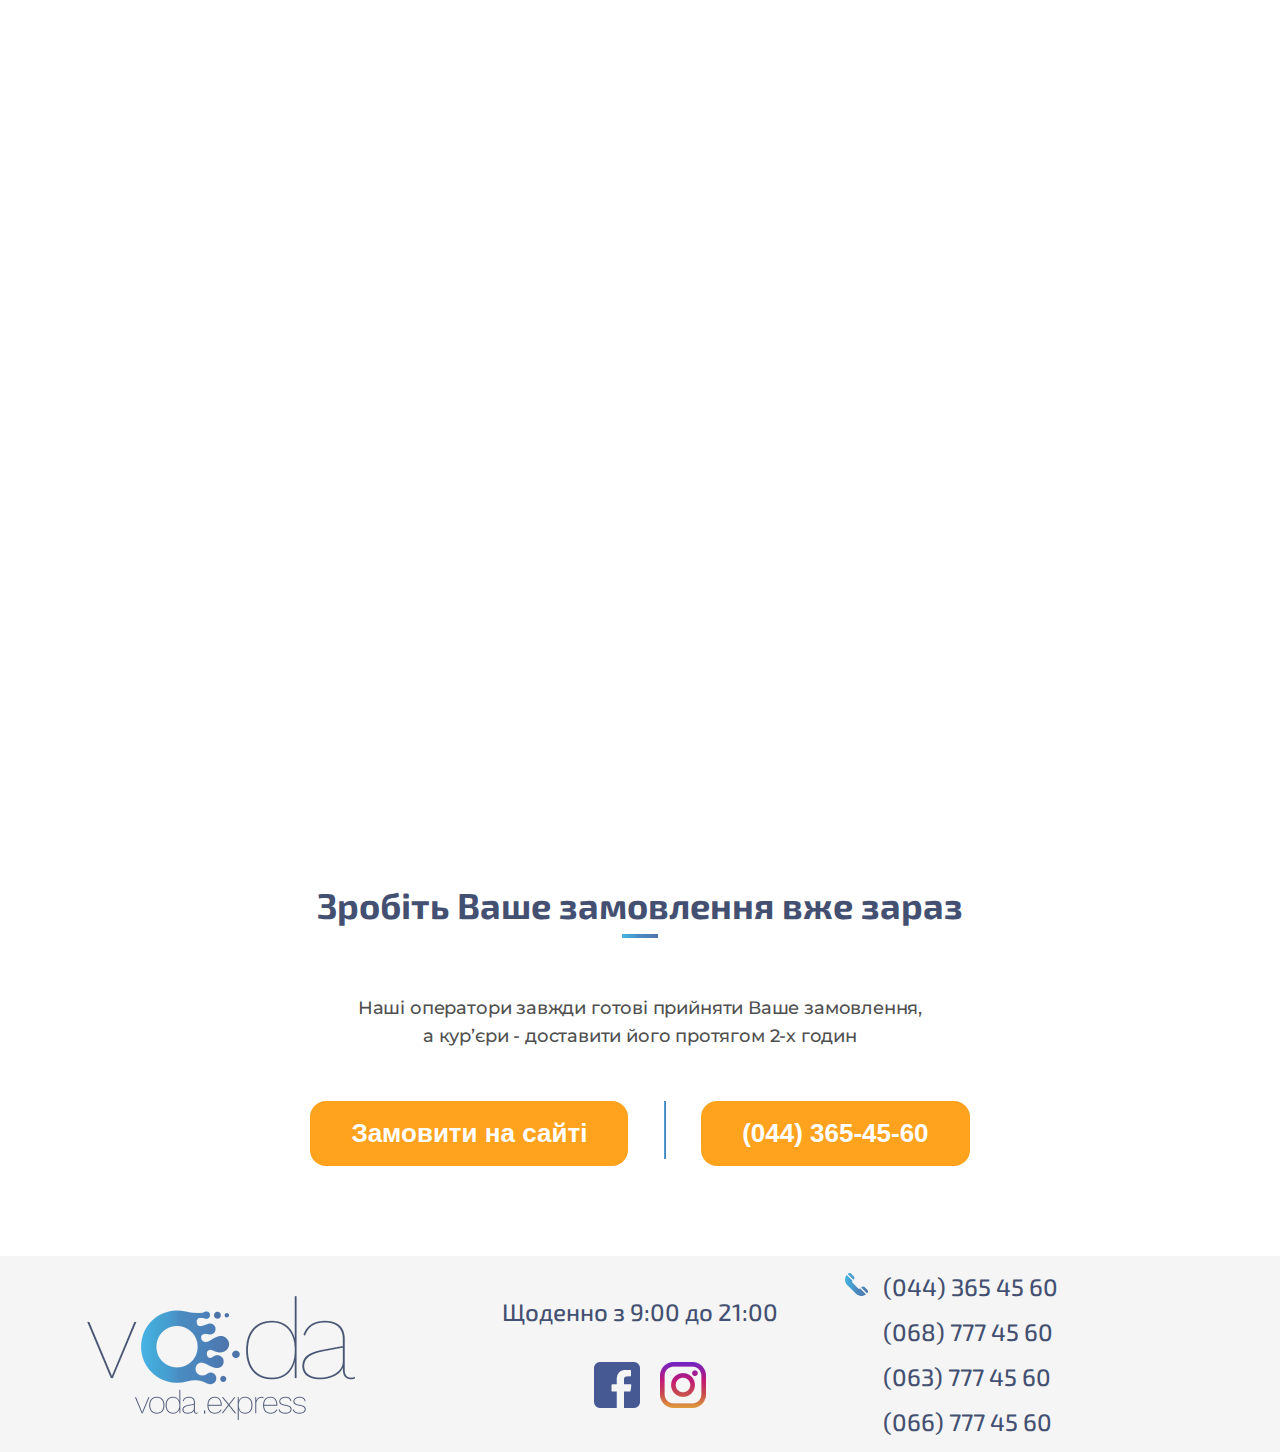
==== commit 9961889f: "fixed navigation for XL and mobile" ====
--- a/index.html
+++ b/index.html
@@ -24,7 +24,48 @@
     <!--NAVIGATION-->
 
     <header>
-      <div class="main-nav">
+       <!-- Navigation for XL -->
+       <div class="main-nav d-xl-flex d-none">
+        <div class="logo-position">
+          <img src="src/img/navigation_logo.svg" />
+        </div>
+        <div class="middle-nav d-flex">
+          <div class="middle-right-nav d-flex">
+            <a href=#block-1 class="p-nawigation active">Головна</a>
+            <a href=#block-2 class="p-nawigation d-md-inline d-none d-lg-none active">Про нас</a>
+            <a href=#block-3 class="p-nawigation active">Вода</a>
+            <a href=#karta class="p-nawigation active">Зона доставки</a>
+            <a href=#block-5 class="p-nawigation active">Контакти</a>
+          </div>
+          <div class="middle-left-nav">
+            <p class="p-nawigation__grafik">
+              Графік роботи:<br />Щоденно з 9:00 до 21:00
+            </p>
+          </div>
+          <button class="blue-button">Замовити воду</button>
+        </div>
+        <div class="right-navigation">
+          <div class="orange-stripe"></div>
+          <select class="select-object">
+            <option>UK</option>
+            <option>RU</option>
+          </select>
+          <div class="phone-img">
+            <img src="src/img/telephone.svg" />
+          </div>
+          <select class="select-object">
+            <option>(044) 365-45-60</option>
+            <option>(068) 777 45 60</option>
+            <option>(063) 777 45 60</option>
+            <option>(066) 777 45 60</option>
+          </select>
+        </div>
+        <!-- main nav -->
+      </div>
+      <!-- End of Navigation for XL -->
+
+      <!-- Navigation for LG and other -->
+      <div class="main-nav d-xl-none d-flex">
         <div class="logo-position">
           <img src="src/img/navigation_logo.svg" />
         </div>
@@ -99,12 +140,12 @@
                 Протягом 2-х годин після оформлення замовлення
               </div>
             </div>
-            <div class="bl-1-button d-xl-block d-lg-block d-md-block d-none">
+            <div class="bl-1-button d-md-block d-none">
               <a href="#">Замовити воду</a>
             </div>
           </div>
           <div class="col-lg-6 bottle-block mt-5">
-            <img src="src/img/bottles.png" class="d-xl-block d-lg-block d-md-block d-none"/>
+            <img src="src/img/bottles.png" class="d-xl-block d-lg-block d-md-block d-none pt-5"/>
             <img src="src/img/voda_mobile.png" class="d-xl-none d-lg-none d-md-none d-block"/>
           </div>
           <div class="col-lg-12 txt-center">
@@ -128,34 +169,72 @@
             </div>
           </div>
           <!--Block-2-part-2-->
-          <div class="col-lg-3">
-            <div class="bl-2-item">
-              <div><img src="src/img/2h.png" alt="2 hour" /></div>
-              <div class="bl-2-text">
-                Оперативна доставка протягом 2-х годин
-              </div>
-            </div>
-          </div>
-          <div class="col-lg-6">
-            <div class="bl-2-item">
-              <div>
-                <img src="src/img/free-delivery.png" alt="free-delivery" />
-              </div>
-              <div class="bl-2-text">
-                Безкоштовна доставка води від 1 бутля
-              </div>
-            </div>
-          </div>
-          <div class="col-lg-3">
-            <div class="bl-2-item">
-              <div class="ring"><img src="src/img/ring.png" alt="7/365" />
-                <div class="ring_number"><div>7</div><div class="hyphen">-</div> <div>365</div></div>
-              </div>
-              <div class="bl-2-text">
-                Доставка 7 днів на тиждень
-              </div>
-            </div>
-          </div>
+
+          <div class="col-xl-12 d-xl-flex col-lg-12 d-lg-flex d-none">
+            <div class="col-lg-3">
+              <div class="bl-2-item">
+                <div><img src="src/img/2h.png" alt="2 hour" /></div>
+                <div class="bl-2-text">
+                  Оперативна доставка протягом 2-х годин
+                </div>
+              </div>
+            </div>
+            <div class="col-lg-6">
+              <div class="bl-2-item">
+                <div>
+                  <img src="src/img/free-delivery.png" alt="free-delivery" />
+                </div>
+                <div class="bl-2-text">
+                  Безкоштовна доставка води від 1 бутля
+                </div>
+              </div>
+            </div>
+            <div class="col-lg-3">
+              <div class="bl-2-item">
+                <div class="ring"><img src="src/img/ring.png" alt="7/365" />
+                  <div class="ring_number"><div>7</div><div class="hyphen">-</div> <div>365</div></div>
+                </div>
+                <div class="bl-2-text">
+                  Доставка 7 днів на тиждень
+                </div>
+              </div>
+            </div>
+          </div>
+
+          <div class="col-xl-12 d-xl-none col-lg-12 d-lg-none d-block">
+            <div class="col-md-12">
+              <div class="bl-2-item">
+                <div><img src="src/img/2h.png" alt="2 hour" /></div>
+                <div class="bl-2-text">
+                  Оперативна доставка протягом 2-х годин
+                </div>
+              </div>
+            </div>
+            <div class="col-md-12 d-flex">
+              <div class="col-md-6">
+                <div class="bl-2-item">
+                  <div>
+                    <img src="src/img/free-delivery.png" alt="free-delivery" />
+                  </div>
+                  <div class="bl-2-text">
+                    Безкоштовна доставка води від 1 бутля
+                  </div>
+                </div>
+              </div>
+              <div class="col-md-6">
+                <div class="bl-2-item">
+                  <div class="ring"><img src="src/img/ring.png" alt="7/365" />
+                    <div class="ring_number"><div>7</div><div class="hyphen">-</div> <div>365</div></div>
+                  </div>
+                  <div class="bl-2-text">
+                    Доставка 7 днів на тиждень
+                  </div>
+                </div>
+              </div>
+            </div>
+          </div>
+
+
         </div>
       </div>
     </div>
@@ -245,45 +324,95 @@
             </div>
           </div>
           <!--Block-4-part-2-->
-          <div class="col-lg-3">
-            <div class="bl-2-item">
-              <div>
-                <img
-                  src="src/img/8steps.png"
-                  alt="8 steps to clean the water"
-                />
-              </div>
-              <div class="bl-2-text">
-                8 этапів очистки води
-              </div>
-            </div>
-          </div>
-          <div class="col-lg-3">
-            <div class="bl-2-item">
-              <div>
-                <img src="src/img/kysen.png" alt="kysen" />
-              </div>
-              <div class="bl-2-text">
-                Збагачення киснем
-              </div>
-            </div>
-          </div>
-          <div class="col-lg-3">
-            <div class="bl-2-item">
-              <div><img src="src/img/garantia.png" alt="quality" /></div>
-              <div class="bl-2-text">
-                Гарантія якості
-              </div>
-            </div>
-          </div>
-          <div class="col-lg-3">
-            <div class="bl-2-item">
-              <div><img src="src/img/skwazina.png" alt="skwazina" /></div>
-              <div class="bl-2-text">
-                Скважина юрского горизонту 293м.
-              </div>
-            </div>
-          </div>
+          <div class="col-xl-12 d-xl-flex col-lg-12 d-lg-flex d-none">
+            <div class="col-lg-3">
+              <div class="bl-2-item">
+                <div>
+                  <img
+                    src="src/img/8steps.png"
+                    alt="8 steps to clean the water"
+                  />
+                </div>
+                <div class="bl-2-text">
+                  8 этапів очистки води
+                </div>
+              </div>
+            </div>
+            <div class="col-lg-3">
+              <div class="bl-2-item">
+                <div>
+                  <img src="src/img/kysen.png" alt="kysen" />
+                </div>
+                <div class="bl-2-text">
+                  Збагачення киснем
+                </div>
+              </div>
+            </div>
+            <div class="col-lg-3">
+              <div class="bl-2-item">
+                <div><img src="src/img/garantia.png" alt="quality" /></div>
+                <div class="bl-2-text">
+                  Гарантія якості
+                </div>
+              </div>
+            </div>
+            <div class="col-lg-3">
+              <div class="bl-2-item">
+                <div><img src="src/img/skwazina.png" alt="skwazina" /></div>
+                <div class="bl-2-text">
+                  Скважина юрского горизонту 293м.
+                </div>
+              </div>
+            </div>
+          </div>
+          <div class="col-xl-12 d-xl-none col-lg-12 d-lg-none d-block">
+            <div class="col-md-12 d-flex">
+              <div class="col-md-6">
+                <div class="bl-2-item">
+                  <div>
+                    <img
+                      src="src/img/8steps.png"
+                      alt="8 steps to clean the water"
+                    />
+                  </div>
+                  <div class="bl-2-text">
+                    8 этапів очистки води
+                  </div>
+                </div>
+              </div>
+              <div class="col-md-6">
+                <div class="bl-2-item">
+                  <div>
+                    <img src="src/img/kysen.png" alt="kysen" />
+                  </div>
+                  <div class="bl-2-text">
+                    Збагачення киснем
+                  </div>
+                </div>
+              </div>
+            </div>
+
+
+           <div class="col-md-12 d-flex">
+              <div class="col-md-6">
+                <div class="bl-2-item">
+                  <div><img src="src/img/garantia.png" alt="quality" /></div>
+                  <div class="bl-2-text">
+                    Гарантія якості
+                  </div>
+                </div>
+              </div>
+              <div class="col-md-6">
+                <div class="bl-2-item">
+                  <div><img src="src/img/skwazina.png" alt="skwazina" /></div>
+                  <div class="bl-2-text">
+                    Скважина юрского горизонту 293м.
+                  </div>
+                </div>
+              </div>
+            </div>
+           </div>
+          
         </div>
       </div>
     </div>
@@ -306,11 +435,21 @@
 
       <!--Delivery-->
       
-          <div class="karta">
+          <div class="karta d-xl-block d-lg-block d-md-block d-none">
             <iframe
               src="https://www.google.com/maps/embed?pb=!1m18!1m12!1m3!1d162757.72582760116!2d30.392608836420333!3d50.40217023835161!2m3!1f0!2f0!3f0!3m2!1i1024!2i768!4f13.1!3m3!1m2!1s0x40d4cf4ee15a4505%3A0x764931d2170146fe!2sKyiv%2C%2002000!5e0!3m2!1sen!2sua!4v1580397936247!5m2!1sen!2sua"
               width="100%"
               height="556px"
+              frameborder="0"
+              style="border:0;"
+              allowfullscreen=""
+            ></iframe>
+          </div>
+          <div class="karta d-xl-none d-lg-none d-md-none d-block">
+            <iframe
+              src="https://www.google.com/maps/embed?pb=!1m18!1m12!1m3!1d162757.72582760116!2d30.392608836420333!3d50.40217023835161!2m3!1f0!2f0!3f0!3m2!1i1024!2i768!4f13.1!3m3!1m2!1s0x40d4cf4ee15a4505%3A0x764931d2170146fe!2sKyiv%2C%2002000!5e0!3m2!1sen!2sua!4v1580397936247!5m2!1sen!2sua"
+              width="100%"
+              height="425px"
               frameborder="0"
               style="border:0;"
               allowfullscreen=""
--- a/src/css/global.css
+++ b/src/css/global.css
@@ -264,14 +264,7 @@
   line-height: 31px;
   font-weight: bold;
   text-decoration: none;
-  /* Permalink - use to edit and share this gradient: https://colorzilla.com/gradient-editor/#49b2e3+0,4d74aa+100 */
-  background: #49b2e3; /* Old browsers */
-  background: -moz-linear-gradient(left, #49b2e3 0%, #4d74aa 100%);
-  background: -webkit-linear-gradient(left, #49b2e3 0%, #4d74aa 100%);
-  background: linear-gradient(to right, #49b2e3 0%, #4d74aa 100%);
-  filter: progid:DXImageTransform.Microsoft.gradient( startColorstr='#49b2e3', endColorstr='#4d74aa',GradientType=1 ); /* IE6-9 */
-  /* -webkit-background-clip: text; */
-  -webkit-text-fill-color: transparent;
+  color: #1758a3;
 }
 
 .bottle-block {
@@ -281,6 +274,7 @@
 .bottle-block > img {
   position: absolute;
   overflow: visible;
+  width: 100%;
 }
 .txt-center {
   text-align: center;
@@ -679,6 +673,15 @@
     margin-top: 0px;
     margin-bottom: 10px;
   }
+
+  .karta {
+    margin-top: 50px;
+    margin-bottom: 0px;
+  }
+
+  .orange-text {
+    margin-top: 0px;
+  }
 }
 /* END OF MAX-WIDTH 768 */
 
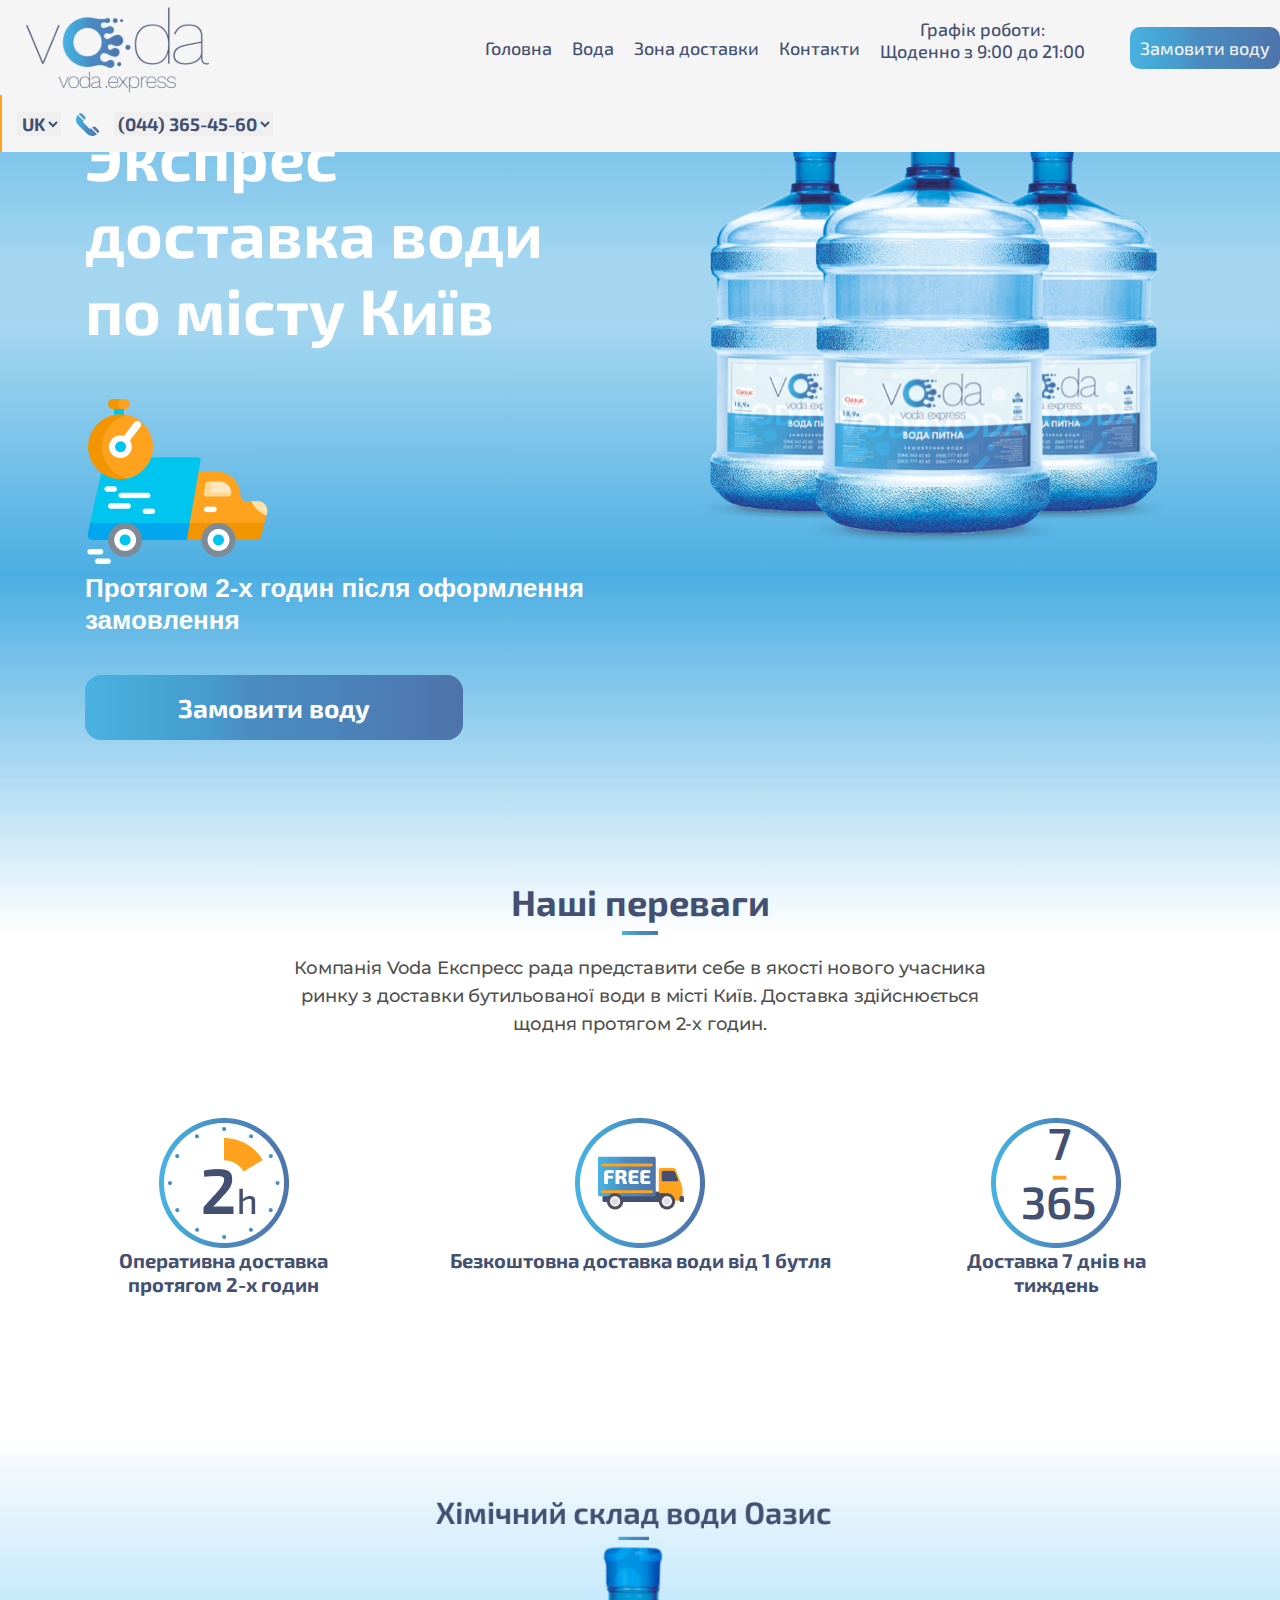
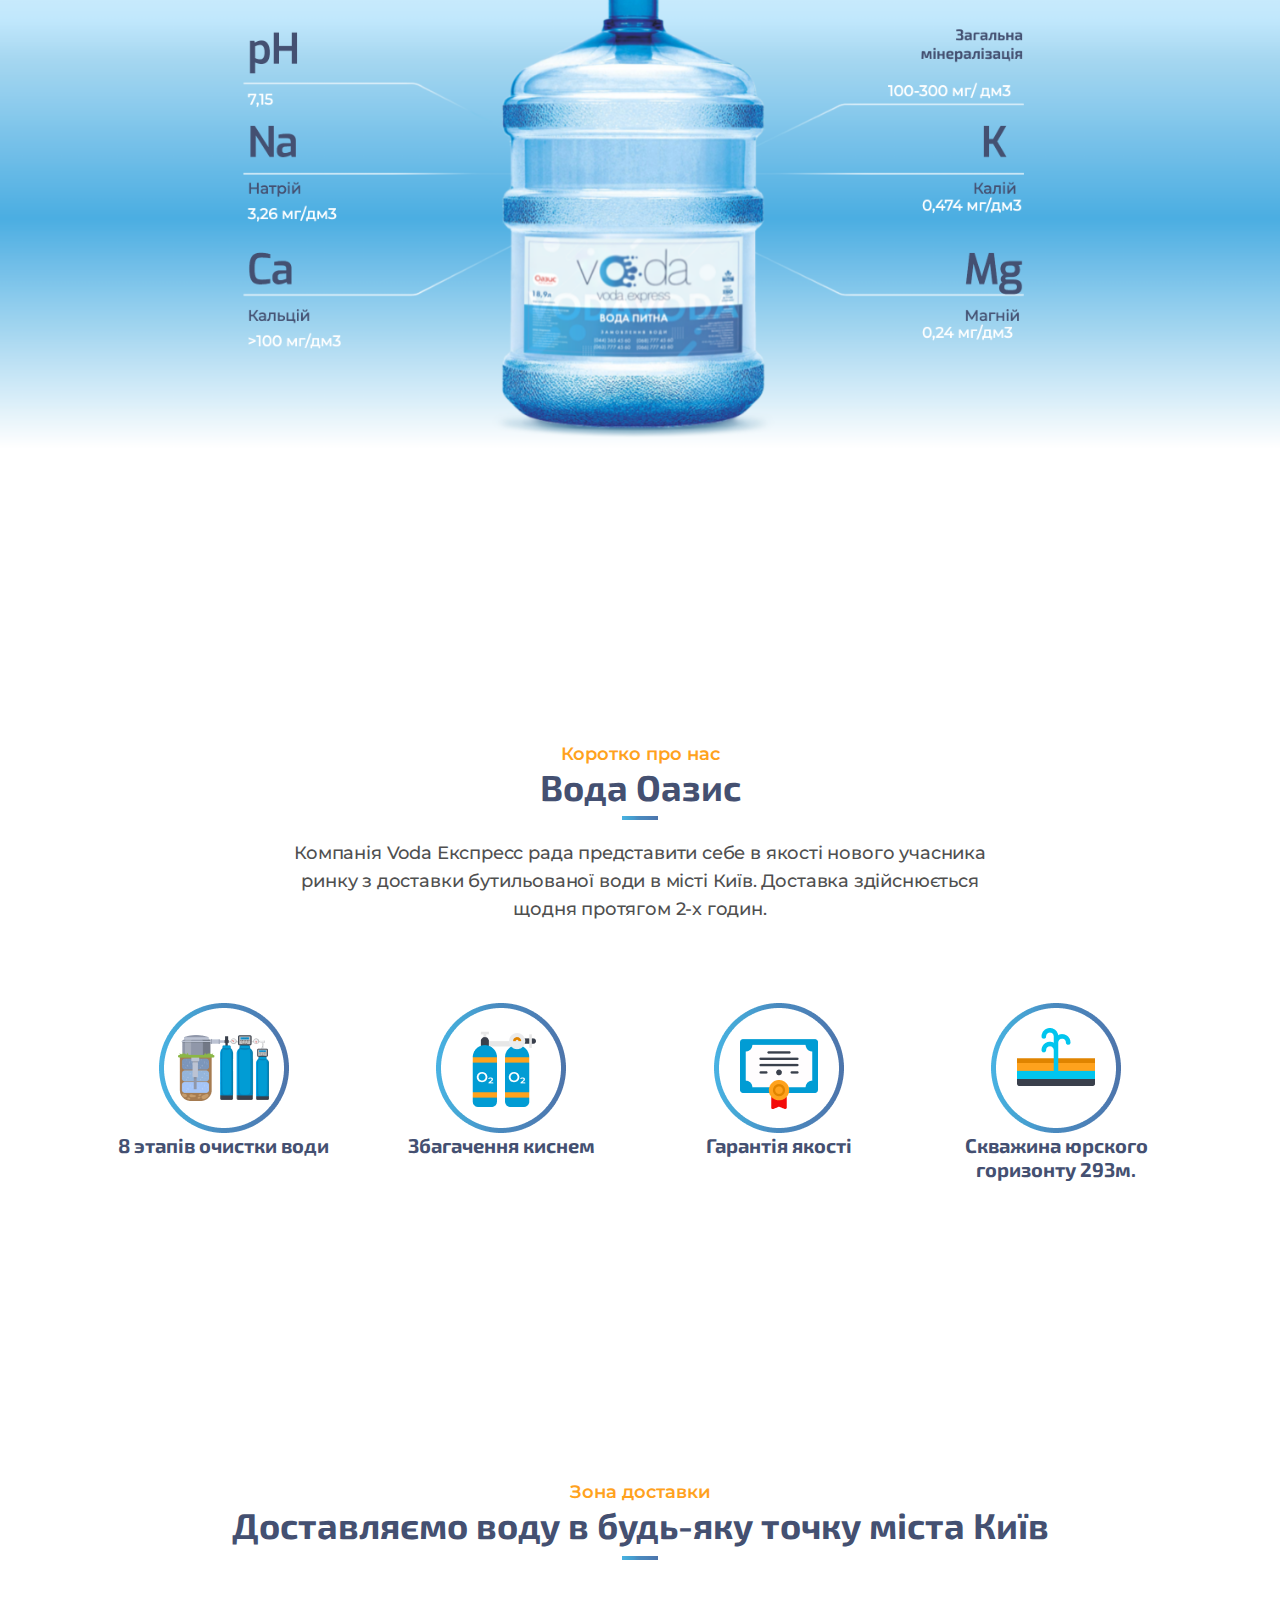
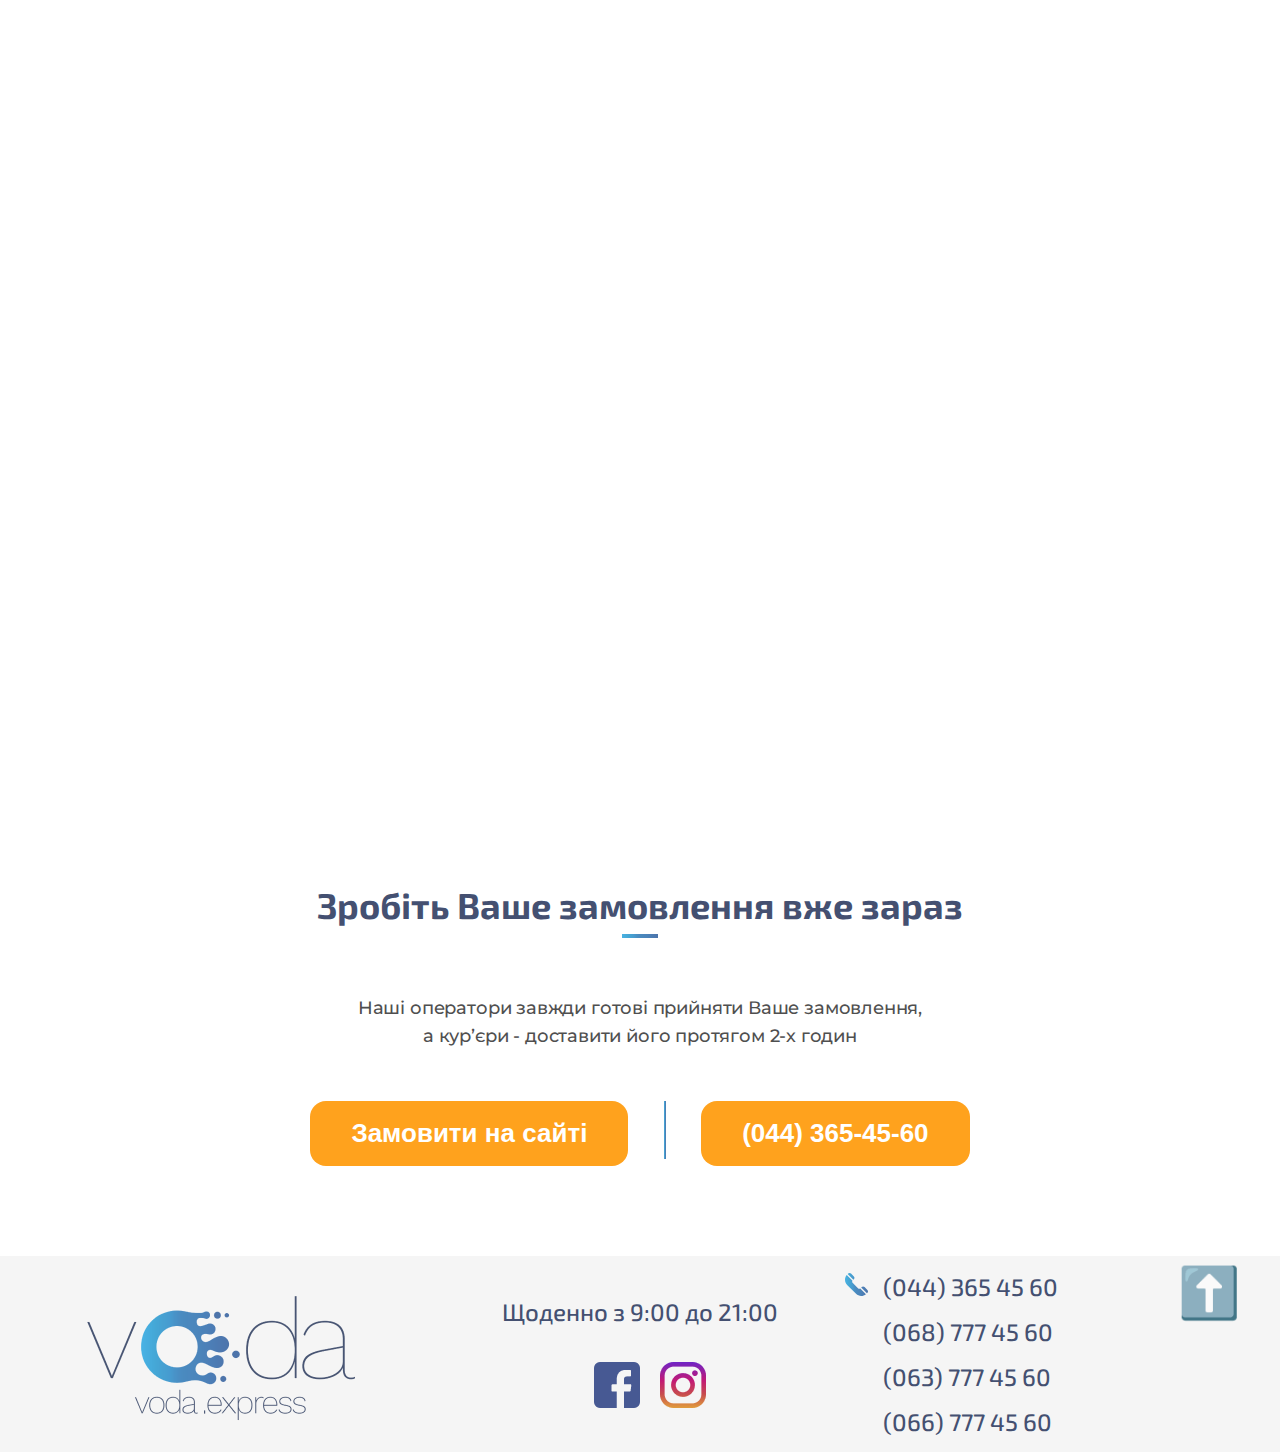
==== commit 5c685e11: "added new html" ====
--- a/index.html
+++ b/index.html
@@ -14,6 +14,7 @@
       rel="stylesheet"
     />
     <link rel="stylesheet" href="src/css/global.css" />
+    <link rel="stylesheet" href="src/css/hover.css" />
     <link
       rel="shortcut icon"
       href="src/icon/icon.png"
@@ -42,7 +43,7 @@
               Графік роботи:<br />Щоденно з 9:00 до 21:00
             </p>
           </div>
-          <button class="blue-button">Замовити воду</button>
+          <a href="order.html" target="_blank" class="blue-button">Замовити воду</a>
         </div>
         <div class="right-navigation">
           <div class="orange-stripe"></div>
@@ -200,11 +201,11 @@
               </div>
             </div>
           </div>
-
           <div class="col-xl-12 d-xl-none col-lg-12 d-lg-none d-block">
             <div class="col-md-12">
               <div class="bl-2-item">
-                <div><img src="src/img/2h.png" alt="2 hour" /></div>
+              <div class="d-flex d-md-none"><img src="src/img/img_mobile/2h.png" alt="car" /></div>
+              <div class="d-none d-md-flex"><img src="src/img/2h.png" alt="car" /></div>
                 <div class="bl-2-text">
                   Оперативна доставка протягом 2-х годин
                 </div>
@@ -213,9 +214,10 @@
             <div class="col-md-12 d-flex">
               <div class="col-md-6">
                 <div class="bl-2-item">
-                  <div>
+                  <div class="d-none d-md-flex">
                     <img src="src/img/free-delivery.png" alt="free-delivery" />
                   </div>
+                  <div class="d-flex d-md-none"><img src="src/img/img_mobile/free.png" alt="free-delivery" /></div>
                   <div class="bl-2-text">
                     Безкоштовна доставка води від 1 бутля
                   </div>
@@ -223,9 +225,14 @@
               </div>
               <div class="col-md-6">
                 <div class="bl-2-item">
-                  <div class="ring"><img src="src/img/ring.png" alt="7/365" />
-                    <div class="ring_number"><div>7</div><div class="hyphen">-</div> <div>365</div></div>
-                  </div>
+                  <div  class="ring"><img src="src/img/ring.png" class="d-none d-md-flex" alt="7/365" />
+                    <div class="ring_number">
+                      <div class="d-none d-md-block">7</div>
+                      <div class="d-none d-md-block" class="hyphen">-</div> 
+                      <div class="d-none d-md-block">365</div>
+                    </div>
+                  </div>
+                  <div class="d-flex d-md-none"><img src="src/img/img_mobile/week.png" alt="7/365" /></div>
                   <div class="bl-2-text">
                     Доставка 7 днів на тиждень
                   </div>
@@ -233,8 +240,6 @@
               </div>
             </div>
           </div>
-
-
         </div>
       </div>
     </div>
@@ -327,7 +332,7 @@
           <div class="col-xl-12 d-xl-flex col-lg-12 d-lg-flex d-none">
             <div class="col-lg-3">
               <div class="bl-2-item">
-                <div>
+                <div class="d-none d-md-flex">
                   <img
                     src="src/img/8steps.png"
                     alt="8 steps to clean the water"
@@ -369,12 +374,18 @@
             <div class="col-md-12 d-flex">
               <div class="col-md-6">
                 <div class="bl-2-item">
-                  <div>
+                  <div class="d-none d-md-flex">
                     <img
                       src="src/img/8steps.png"
                       alt="8 steps to clean the water"
                     />
                   </div>
+                  <div class="d-flex d-md-none">
+                    <img
+                      src="src/img/img_mobile/8.png"
+                      alt="8 steps to clean the water"
+                    />
+                  </div>
                   <div class="bl-2-text">
                     8 этапів очистки води
                   </div>
@@ -382,8 +393,14 @@
               </div>
               <div class="col-md-6">
                 <div class="bl-2-item">
-                  <div>
+                  <div class="d-none d-md-flex">
                     <img src="src/img/kysen.png" alt="kysen" />
+                  </div>
+                  <div class="d-flex d-md-none">
+                    <img
+                      src="src/img/img_mobile/kysen.png"
+                      alt="8 kysenr"
+                    />
                   </div>
                   <div class="bl-2-text">
                     Збагачення киснем
@@ -396,7 +413,13 @@
            <div class="col-md-12 d-flex">
               <div class="col-md-6">
                 <div class="bl-2-item">
-                  <div><img src="src/img/garantia.png" alt="quality" /></div>
+                  <div class="d-none d-md-flex"><img src="src/img/garantia.png" alt="quality" /></div>
+                  <div class="d-flex d-md-none">
+                    <img
+                      src="src/img/img_mobile/garantie.png"
+                      alt="garantia"
+                    />
+                  </div>
                   <div class="bl-2-text">
                     Гарантія якості
                   </div>
@@ -404,7 +427,13 @@
               </div>
               <div class="col-md-6">
                 <div class="bl-2-item">
-                  <div><img src="src/img/skwazina.png" alt="skwazina" /></div>
+                  <div class="d-none d-md-flex"><img src="src/img/skwazina.png" alt="skwazina" /></div>
+                  <div class="d-flex d-md-none">
+                    <img
+                      src="src/img/img_mobile/skwazina.png"
+                      alt="skwazina"
+                    />
+                  </div>
                   <div class="bl-2-text">
                     Скважина юрского горизонту 293м.
                   </div>
@@ -495,11 +524,8 @@
             style="display: flex;
             justify-content: space-evenly; margin-top:30px;"
           >
-            <div style>
-              <div class="bl-4-button">
-                <a href="#">Замовити на сайті</a>
-              </div>
-
+            <div>
+                <div class="bl-4-button"><a href="#">Замовити на сайті </a></div>
             </div>
             <!-- <div class="stripe-position"> -->
             <div class="vertical-stripe"></div>
@@ -514,6 +540,7 @@
       </div>
       <!--Footer-->
       <div id="footer" class="footer-color">
+        <div class="top">&#11014;</div>
         <div class="container">
           <div class="row justify-space-around">
             <!--1-Footer-->
@@ -559,6 +586,7 @@
     <!--End-Block-->
     <script src="src/js/jquery.js"></script>
     <script src="src/js/bootstrap.bundle.js"></script>
+    <script src="src/js/global.js"></script>
   </body>
   
 </html>
--- a/src/css/global.css
+++ b/src/css/global.css
@@ -20,6 +20,9 @@
   text-align: center;
   color: #445071;
   font-family: "Exo 2";
+}
+button:hover {
+  background: #ffa21d;
 }
 #block-1 {
   background: linear-gradient(
@@ -82,6 +85,9 @@
   line-height: 22px;
   text-align: center;
   color: #445071;
+}
+.p-nawigation:hover {
+  text-decoration: none;
 }
 .p-nawigation__grafik {
   margin-right: 45px;
@@ -121,9 +127,7 @@
 }
 
 .blue-button {
-  margin-right: 15px;
-  width: 156px;
-  height: 38px;
+  padding: 10px;
   background: linear-gradient(
     90deg,
     #49b2e3 0%,
@@ -256,296 +260,15 @@
   padding: 17px 41px;
   background: #ffffff;
   border-radius: 16px;
-}
-.bl-1-button > a {
+  width: 70%;
+  text-align: center;
+  font-family: "Exo 2";
   font-size: 26px;
   line-height: 31px;
   font-size: 26px;
   line-height: 31px;
   font-weight: bold;
   text-decoration: none;
-  color: #1758a3;
-}
-
-.bottle-block {
-  position: relative;
-  flex: 50%;
-}
-.bottle-block > img {
-  position: absolute;
-  overflow: visible;
-  width: 100%;
-}
-.txt-center {
-  text-align: center;
-}
-
-.our-benefits {
-  margin-top: 120px;
-}
-
-/*Block-2*/
-
-.bl-2-p {
-  font-weight: 500;
-  font-size: 18px;
-  line-height: 155.5%;
-  text-align: center;
-  letter-spacing: -0.01em;
-  color: #4f4f4f;
-  font-family: "Montserrat";
-  margin-top: 20px;
-  margin-bottom: 20px;
-}
-
-.bl-2-item {
-  display: flex;
-  justify-content: center;
-  flex-direction: column;
-  align-items: center;
-  margin-top: 59px;
-}
-.bl-2-text {
-  text-align: center;
-  font-size: 20px;
-  line-height: 24px;
-  font-family: "Exo 2";
-  font-weight: 700;
-  color: #445071;
-}
-.ring {
-  position: relative;
-}
-.ring_number {
-  position: absolute;
-  top: 10px;
-  left: 30px;
-  width: 76px;
-  height: 88px;
-  display: flex;
-  flex-direction: column;
-  justify-content: space-around;
-  text-align: center;
-  font-family: "Exo 2";
-  font-style: normal;
-  font-weight: 600;
-  font-size: 45px;
-  line-height: 20%;
-  color: #445071;
-}
-.hyphen {
-  color: #ffa21d;
-}
-/*--Block 3 sm--*/
-.voda_responsive {
-  width: 100%;
-}
-
-/*--Block-3--*/
-
-#block-3 {
-  background: linear-gradient(
-    180deg,
-    #f7fbfd 0%,
-    rgba(130, 208, 250, 0.5) 28.12%,
-    rgba(75, 174, 226, 0.5) 34.9%,
-    #4baee2 61.46%,
-    rgba(238, 241, 248, 0) 100%,
-    rgba(238, 241, 248, 0) 100%
-  );
-}
-
-.bottle-direction {
-  justify-content: center;
-  align-items: center;
-  align-content: center;
-  position: relative;
-}
-.bottle-parameters {
-  width: 100%;
-}
-.elements {
-  width: 90px;
-  height: 58px;
-  font-family: "Exo";
-  font-style: normal;
-  font-weight: 700;
-  font-size: 48px;
-  line-height: 58px;
-  color: #445071;
-}
-.e-numbers {
-  width: 45px;
-  height: 28px;
-  font-family: "Montserrat";
-  font-style: normal;
-  font-weight: 500;
-  font-size: 18px;
-  line-height: 155.5%;
-  letter-spacing: -0.01em;
-  color: #ffffff;
-}
-/* Left elements */
-.pH-position {
-  position: absolute;
-  left: 5px;
-  top: 100px;
-}
-.Na-position {
-  position: absolute;
-  left: 5px;
-  top: 210px;
-}
-.Ca-position {
-  position: absolute;
-  left: 5px;
-  top: 360px;
-}
-
-.first_number__left {
-  position: absolute;
-  left: 5px;
-  top: 175px;
-}
-.second_number__left {
-  position: absolute;
-  left: 5px;
-  top: 310px;
-}
-.third_number__left {
-  position: absolute;
-  left: 5px;
-  top: 460px;
-}
-/* Right elements */
-.miniral-position {
-  position: absolute;
-  left: 700px;
-  top: 100px;
-  width: 219px;
-  height: 44px;
-  font-family: "Exo 2";
-  font-style: normal;
-  font-weight: bold;
-  font-size: 18px;
-  line-height: 22px;
-  text-align: right;
-  color: #445071;
-}
-.K-position {
-  position: absolute;
-  left: 870px;
-  top: 210px;
-}
-.Mg-position {
-  position: absolute;
-  left: 850px;
-  top: 360px;
-}
-.first_number__right {
-  position: absolute;
-  left: 760px;
-  top: 165px;
-}
-.second_number__right {
-  position: absolute;
-  left: 800px;
-  top: 300px;
-}
-.third_number__right {
-  position: absolute;
-  left: 800px;
-  top: 450px;
-}
-
-/* Ua elements */
-.ua_el {
-  width: 103px;
-  height: 28px;
-  font-family: "Montserrat";
-  font-style: normal;
-  font-weight: 500;
-  font-size: 18px;
-  line-height: 155.5%;
-  letter-spacing: -0.01em;
-  color: #445071;
-}
-.ua_el_Na {
-  position: absolute;
-  left: 5px;
-  top: 280px;
-}
-.ua_el_Ca {
-  position: absolute;
-  left: 5px;
-  top: 430px;
-}
-.ua_el_K {
-  position: absolute;
-  left: 860px;
-  top: 280px;
-}
-.ua_el_Mg {
-  position: absolute;
-  left: 850px;
-  top: 430px;
-}
-.b31-title {
-  font-weight: bold;
-  font-size: 36px;
-  text-align: center;
-  color: #445071;
-  font-family: "Exo 2";
-  margin-top: 100px;
-  margin-bottom: 10px;
-}
-.b3-title {
-  margin-top: 0px;
-  margin-bottom: 10px;
-}
-
-/*--Block-4--*/
-.b4-margin {
-  margin-top: 100px;
-  margin-bottom: 150px;
-}
-.pmt {
-  margin-top: 57px;
-}
-.karta {
-  margin-top: 80px;
-  margin-bottom: 160px;
-}
-.b4-title {
-  margin-top: 0px;
-}
-.bl-4-button {
-  padding: 17px 41px;
-  background: #ffa21d;
-  border-radius: 16px;
-  color: white;
-}
-.bl-4-button > a {
-  font-size: 26px;
-  line-height: 31px;
-  font-size: 26px;
-  line-height: 31px;
-  font-weight: bold;
-  text-decoration: none;
-  color: white;
-}
-.stripe-position {
-  display: flex;
-  justify-content: center;
-  align-items: center;
-}
-.vertical-stripe {
-  width: 2px;
-  height: 58px;
-  display: flex;
-  justify-content: center;
-  align-items: center;
-
   background: linear-gradient(
     90deg,
     #49b2e3 0%,
@@ -559,12 +282,337 @@
   );
 }
 
+.bl-1-button > a {
+  text-decoration: none;
+  color: white;
+}
+a:hover {
+  text-decoration: none;
+  color: white;
+  background: #ffa21d;
+}
+.bl-1-button:hover {
+  background: #ffa21d;
+}
+
+.bottle-block {
+  position: relative;
+  flex: 50%;
+}
+.bottle-block > img {
+  position: absolute;
+  overflow: visible;
+  width: 100%;
+}
+.txt-center {
+  text-align: center;
+}
+
+.our-benefits {
+  margin-top: 120px;
+}
+
+/*Block-2*/
+
+.bl-2-p {
+  font-weight: 500;
+  font-size: 18px;
+  line-height: 155.5%;
+  text-align: center;
+  letter-spacing: -0.01em;
+  color: #4f4f4f;
+  font-family: "Montserrat";
+  margin-top: 20px;
+  margin-bottom: 20px;
+}
+
+.bl-2-item {
+  display: flex;
+  justify-content: center;
+  flex-direction: column;
+  align-items: center;
+  margin-top: 59px;
+}
+.bl-2-text {
+  text-align: center;
+  font-size: 20px;
+  line-height: 24px;
+  font-family: "Exo 2";
+  font-weight: 700;
+  color: #445071;
+}
+.ring {
+  position: relative;
+}
+.ring_number {
+  position: absolute;
+  top: 10px;
+  left: 30px;
+  width: 76px;
+  height: 88px;
+  display: flex;
+  flex-direction: column;
+  justify-content: space-around;
+  text-align: center;
+  font-family: "Exo 2";
+  font-style: normal;
+  font-weight: 600;
+  font-size: 45px;
+  line-height: 20%;
+  color: #445071;
+}
+.hyphen {
+  color: #ffa21d;
+}
+/*--Block 3 sm--*/
+.voda_responsive {
+  width: 100%;
+}
+
+/*--Block-3--*/
+
+#block-3 {
+  background: linear-gradient(
+    180deg,
+    #f7fbfd 0%,
+    rgba(130, 208, 250, 0.5) 28.12%,
+    rgba(75, 174, 226, 0.5) 34.9%,
+    #4baee2 61.46%,
+    rgba(238, 241, 248, 0) 100%,
+    rgba(238, 241, 248, 0) 100%
+  );
+}
+
+.bottle-direction {
+  justify-content: center;
+  align-items: center;
+  align-content: center;
+  position: relative;
+}
+.bottle-parameters {
+  width: 100%;
+}
+.elements {
+  width: 90px;
+  height: 58px;
+  font-family: "Exo";
+  font-style: normal;
+  font-weight: 700;
+  font-size: 48px;
+  line-height: 58px;
+  color: #445071;
+}
+.e-numbers {
+  width: 45px;
+  height: 28px;
+  font-family: "Montserrat";
+  font-style: normal;
+  font-weight: 500;
+  font-size: 18px;
+  line-height: 155.5%;
+  letter-spacing: -0.01em;
+  color: #ffffff;
+}
+/* Left elements */
+.pH-position {
+  position: absolute;
+  left: 5px;
+  top: 100px;
+}
+.Na-position {
+  position: absolute;
+  left: 5px;
+  top: 210px;
+}
+.Ca-position {
+  position: absolute;
+  left: 5px;
+  top: 360px;
+}
+
+.first_number__left {
+  position: absolute;
+  left: 5px;
+  top: 175px;
+}
+.second_number__left {
+  position: absolute;
+  left: 5px;
+  top: 310px;
+}
+.third_number__left {
+  position: absolute;
+  left: 5px;
+  top: 460px;
+}
+/* Right elements */
+.miniral-position {
+  position: absolute;
+  left: 700px;
+  top: 100px;
+  width: 219px;
+  height: 44px;
+  font-family: "Exo 2";
+  font-style: normal;
+  font-weight: bold;
+  font-size: 18px;
+  line-height: 22px;
+  text-align: right;
+  color: #445071;
+}
+.K-position {
+  position: absolute;
+  left: 870px;
+  top: 210px;
+}
+.Mg-position {
+  position: absolute;
+  left: 850px;
+  top: 360px;
+}
+.first_number__right {
+  position: absolute;
+  left: 760px;
+  top: 165px;
+}
+.second_number__right {
+  position: absolute;
+  left: 800px;
+  top: 300px;
+}
+.third_number__right {
+  position: absolute;
+  left: 800px;
+  top: 450px;
+}
+
+/* Ua elements */
+.ua_el {
+  width: 103px;
+  height: 28px;
+  font-family: "Montserrat";
+  font-style: normal;
+  font-weight: 500;
+  font-size: 18px;
+  line-height: 155.5%;
+  letter-spacing: -0.01em;
+  color: #445071;
+}
+.ua_el_Na {
+  position: absolute;
+  left: 5px;
+  top: 280px;
+}
+.ua_el_Ca {
+  position: absolute;
+  left: 5px;
+  top: 430px;
+}
+.ua_el_K {
+  position: absolute;
+  left: 860px;
+  top: 280px;
+}
+.ua_el_Mg {
+  position: absolute;
+  left: 850px;
+  top: 430px;
+}
+.b31-title {
+  font-weight: bold;
+  font-size: 36px;
+  text-align: center;
+  color: #445071;
+  font-family: "Exo 2";
+  margin-top: 100px;
+  margin-bottom: 10px;
+}
+.b3-title {
+  margin-top: 0px;
+  margin-bottom: 10px;
+}
+
+/*--Block-4--*/
+.b4-margin {
+  margin-top: 100px;
+  margin-bottom: 150px;
+}
+.pmt {
+  margin-top: 57px;
+}
+.karta {
+  margin-top: 80px;
+  margin-bottom: 160px;
+}
+.b4-title {
+  margin-top: 0px;
+}
+.bl-4-button {
+  padding: 17px 41px;
+  background: #ffa21d;
+  border-radius: 16px;
+  color: white;
+}
+.bl-4-button:hover {
+  background: linear-gradient(
+    90deg,
+    #49b2e3 0%,
+    #45a7d5 17%,
+    #479bce 33%,
+    #4990c4 41%,
+    #4a89be 50%,
+    #4b84ba 67%,
+    #4c7cb3 83%,
+    #4d74aa 100%
+  );
+}
+.bl-4-button a:hover {
+  background-color: none;
+}
+
+.bl-4-button > a {
+  font-size: 26px;
+  line-height: 31px;
+  font-size: 26px;
+  line-height: 31px;
+  font-weight: bold;
+  text-decoration: none;
+  color: white;
+}
+.stripe-position {
+  display: flex;
+  justify-content: center;
+  align-items: center;
+}
+.vertical-stripe {
+  width: 2px;
+  height: 58px;
+  display: flex;
+  justify-content: center;
+  align-items: center;
+
+  background: linear-gradient(
+    90deg,
+    #49b2e3 0%,
+    #45a7d5 17%,
+    #479bce 33%,
+    #4990c4 41%,
+    #4a89be 50%,
+    #4b84ba 67%,
+    #4c7cb3 83%,
+    #4d74aa 100%
+  );
+}
+
 .midle-block {
   align-items: center;
   text-align: center;
 }
 
 /*--Footer--*/
+#footer {
+  position: relative;
+}
 .footer-color {
   background-color: whitesmoke;
   margin-top: 90px;
@@ -586,6 +634,18 @@
   font-size: 24px;
   line-height: 29px;
   color: #445071;
+}
+.top {
+  font-size: 50px;
+  position: absolute;
+  top: 0%;
+  left: 92%;
+  border-radius: 16px;
+}
+.top:hover {
+  background-color: orange;
+  color: orangered;
+  cursor: pointer;
 }
 
 /* MEDIA */
@@ -633,10 +693,13 @@
     display: block;
   }
 
+  .p-nawigation {
+    margin-bottom: 15px;
+  }
+
   /* Block 1 */
   .bottle-block > img {
-    width: 450px;
-    height: 400px;
+    /* width: 50%; */
   }
   /* Voda */
   .bottle-direction {
@@ -682,6 +745,11 @@
   .orange-text {
     margin-top: 0px;
   }
+  .top {
+    font-size: 40px;
+    top: 0%;
+    left: 92%;
+  }
 }
 /* END OF MAX-WIDTH 768 */
 
@@ -694,6 +762,9 @@
     color: #445071;
     font-family: "Exo 2";
   }
+  .bottle-block > img {
+    width: 50%;
+  }
   .orange-text {
     font-size: 15px;
     line-height: 14px;
@@ -747,4 +818,29 @@
     margin-top: 20px;
     margin-bottom: 60px;
   }
-}
+  .top {
+    top: 0%;
+    left: 87%;
+  }
+  .top {
+    font-size: 30px;
+    top: 0%;
+    left: 90%;
+  }
+}
+@media (max-width: 375px) {
+  .bottle-block {
+    display: none;
+  }
+  .bl-4-button {
+    padding: 8px 8px;
+  }
+  .vertical-stripe {
+    height: 50px;
+  }
+  .top {
+    font-size: 30px;
+    top: 0%;
+    left: 90%;
+  }
+}
--- a/src/css/hover.css
+++ b/src/css/hover.css
@@ -0,0 +1,104 @@
+.bl-2-item {
+  position: relative;
+  transition: 1s box-shadow;
+}
+
+.bl-2-item:hover {
+  box-shadow: 0 5px 35px 0px rgba(0, 0, 0, 0.1);
+}
+
+.bl-2-item:hover:before,
+.bl-2-item:hover:after {
+  display: block;
+  content: "";
+  position: absolute;
+  width: 40%;
+  height: 70%;
+  background: #fda8cf;
+  border-radius: 75px;
+  z-index: -1;
+  animation: 1s clockwise infinite;
+}
+
+.bl-2-item:hover:after {
+  background: #f3ce5e;
+  animation: 2s counterclockwise infinite;
+}
+
+@keyframes clockwise {
+  0% {
+    top: -5px;
+    left: 0;
+  }
+  12% {
+    top: -2px;
+    left: 2px;
+  }
+  25% {
+    top: 0;
+    left: 5px;
+  }
+  37% {
+    top: 2px;
+    left: 2px;
+  }
+  50% {
+    top: 5px;
+    left: 0;
+  }
+  62% {
+    top: 2px;
+    left: -2px;
+  }
+  75% {
+    top: 0;
+    left: -5px;
+  }
+  87% {
+    top: -2px;
+    left: -2px;
+  }
+  100% {
+    top: -5px;
+    left: 0;
+  }
+}
+
+@keyframes counterclockwise {
+  0% {
+    top: -5px;
+    right: 0;
+  }
+  12% {
+    top: -2px;
+    right: 2px;
+  }
+  25% {
+    top: 0;
+    right: 5px;
+  }
+  37% {
+    top: 2px;
+    right: 2px;
+  }
+  50% {
+    top: 5px;
+    right: 0;
+  }
+  62% {
+    top: 2px;
+    right: -2px;
+  }
+  75% {
+    top: 0;
+    right: -5px;
+  }
+  87% {
+    top: -2px;
+    right: -2px;
+  }
+  100% {
+    top: -5px;
+    right: 0;
+  }
+}
